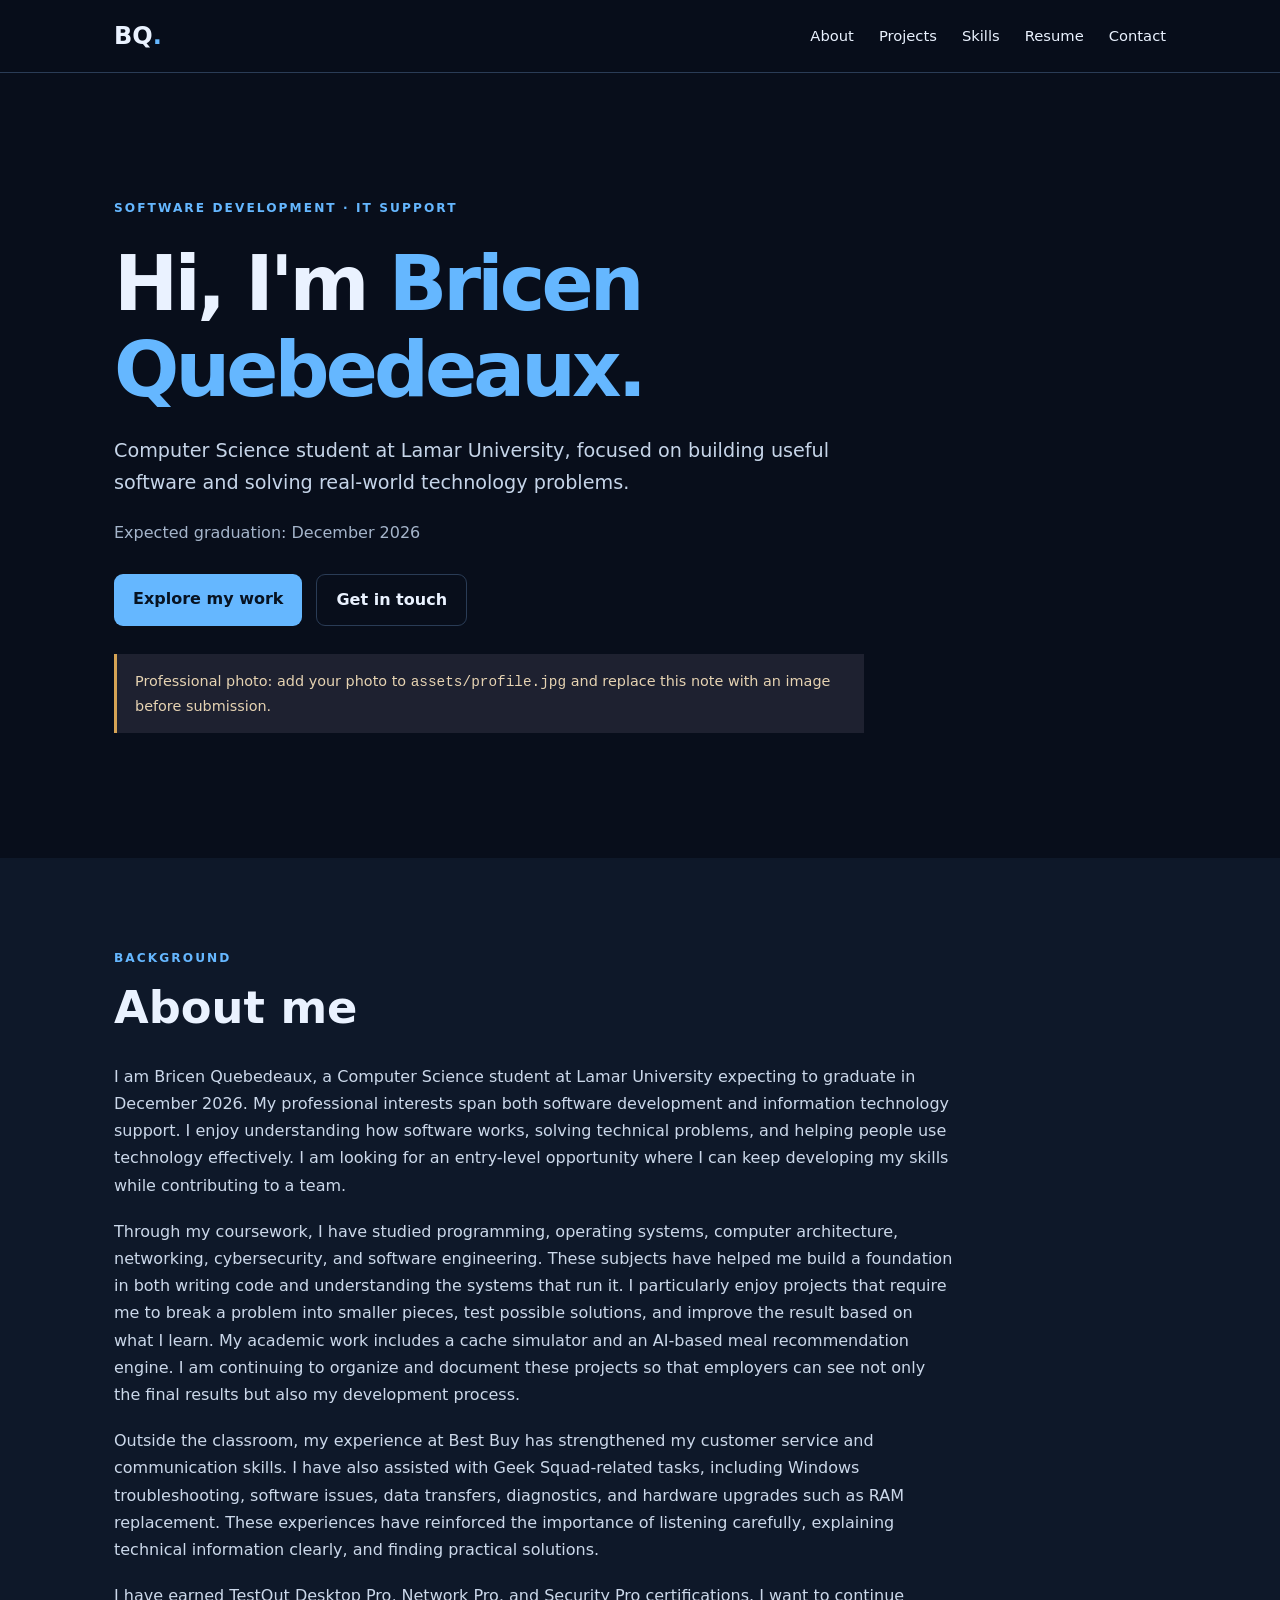
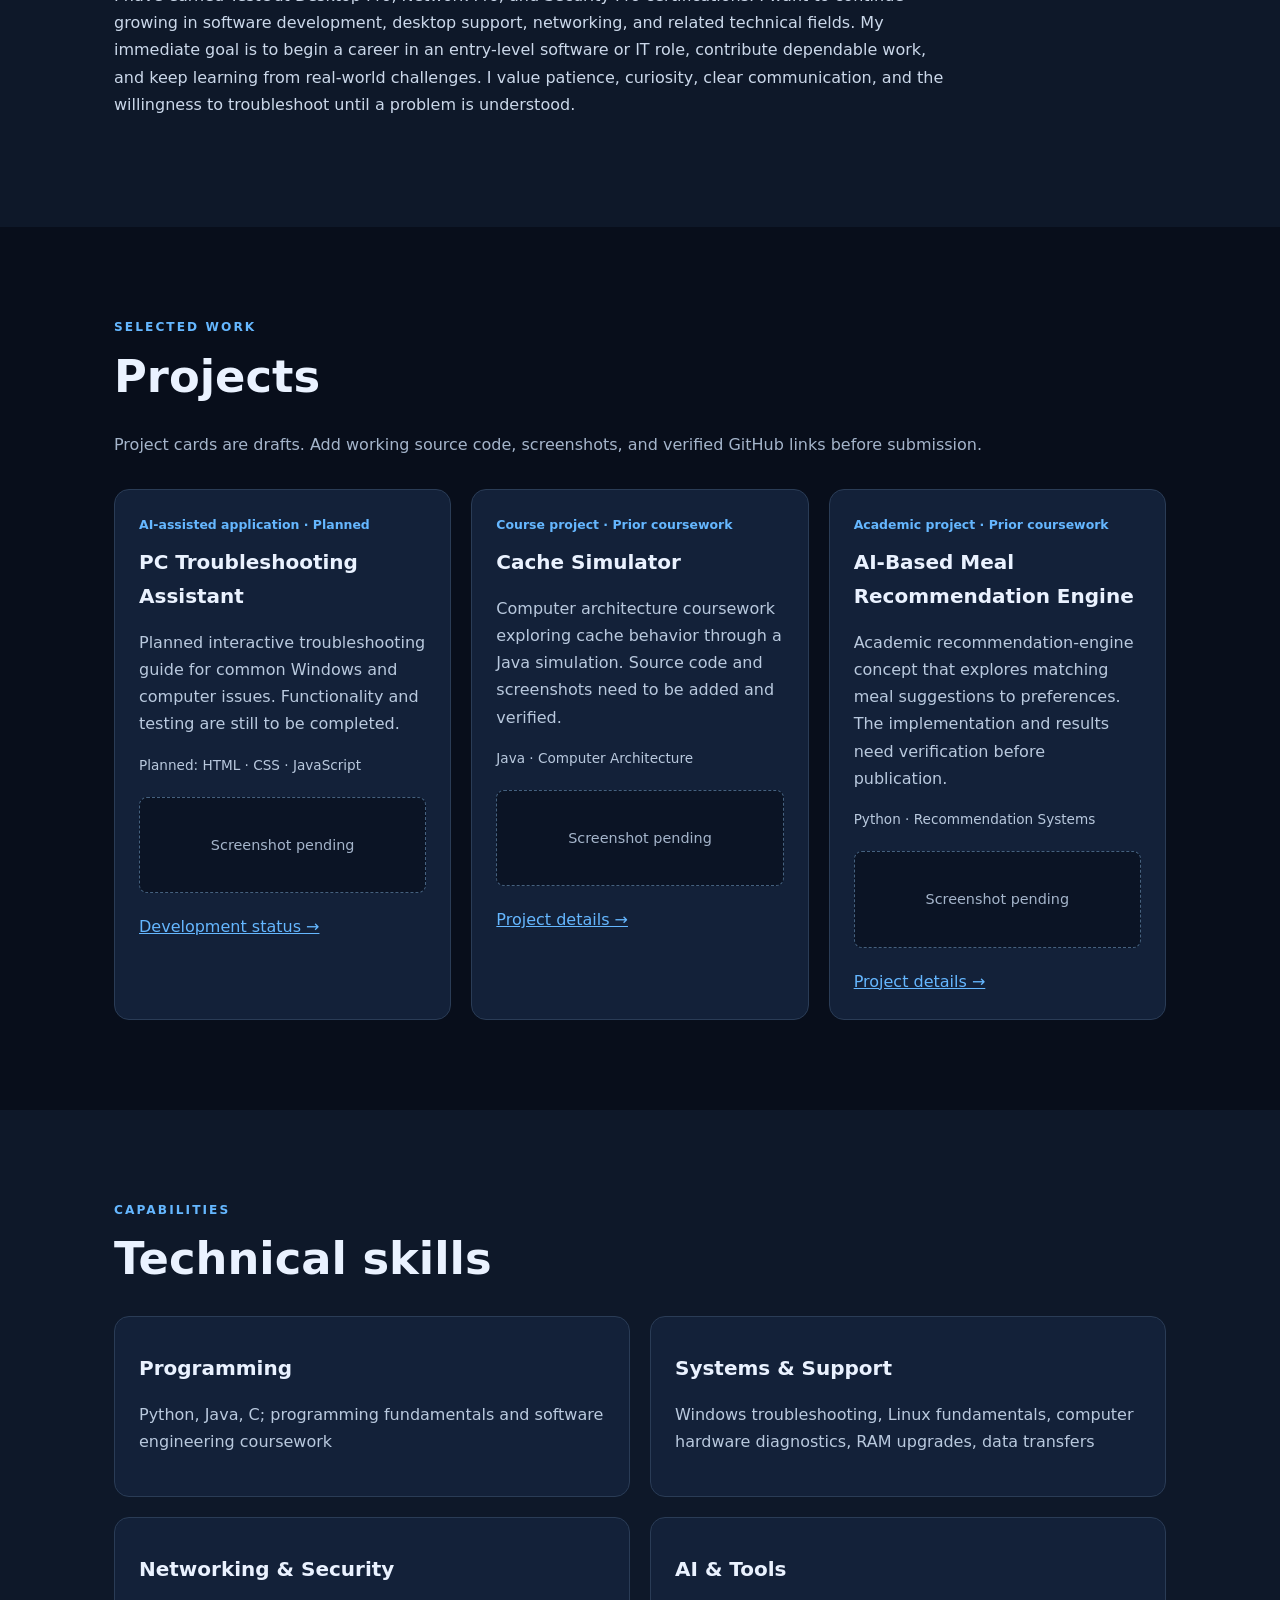
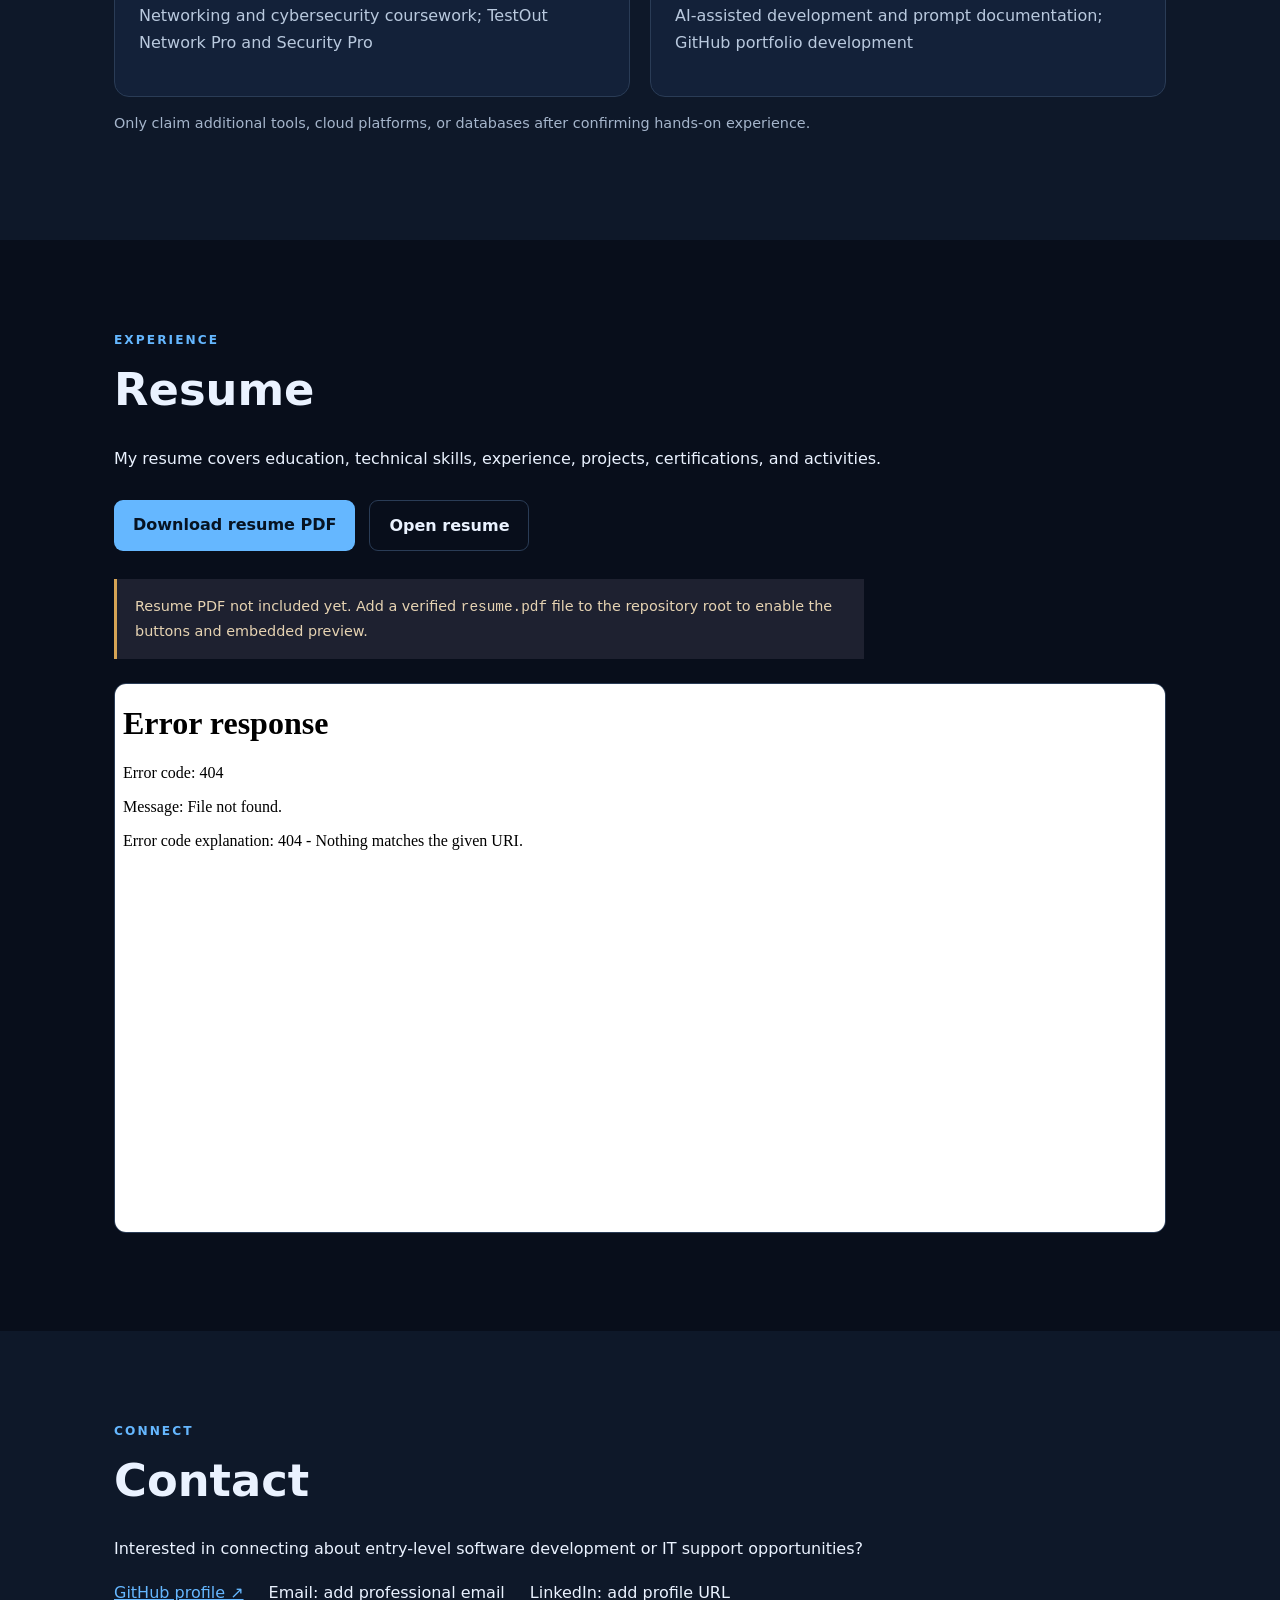
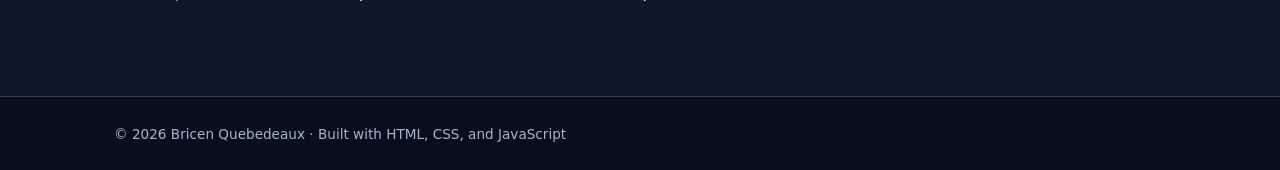
==== index.html @ 7ae566e5 "Add files via upload" ====
<!doctype html><html lang="en"><head><meta charset="utf-8"><meta name="viewport" content="width=device-width,initial-scale=1"><meta name="description" content="Bricen Quebedeaux — Computer Science, software development, and IT support portfolio."><title>Bricen Quebedeaux | Portfolio</title><link rel="stylesheet" href="style.css"></head><body><header class="header"><nav class="nav container" aria-label="Main navigation"><a class="brand" href="#home">BQ<span>.</span></a><button class="menu" aria-label="Toggle navigation" aria-expanded="false">☰</button><div class="navlinks"><a href="#about">About</a><a href="#projects">Projects</a><a href="#skills">Skills</a><a href="#resume">Resume</a><a href="#contact">Contact</a></div></nav></header><main><section id="home" class="hero container"><div class="eyebrow">SOFTWARE DEVELOPMENT · IT SUPPORT</div><h1>Hi, I'm <span>Bricen Quebedeaux.</span></h1><p class="lead">Computer Science student at Lamar University, focused on building useful software and solving real-world technology problems.</p><p class="muted">Expected graduation: December 2026</p><div class="actions"><a class="button" href="#projects">Explore my work</a><a class="button outline" href="#contact">Get in touch</a></div><div class="notice">Professional photo: add your photo to <code>assets/profile.jpg</code> and replace this note with an image before submission.</div></section><section id="about" class="section alt"><div class="container"><div class="eyebrow">BACKGROUND</div><h2>About me</h2><div class="about"><p>I am Bricen Quebedeaux, a Computer Science student at Lamar University expecting to graduate in December 2026. My professional interests span both software development and information technology support. I enjoy understanding how software works, solving technical problems, and helping people use technology effectively. I am looking for an entry-level opportunity where I can keep developing my skills while contributing to a team.</p><p>Through my coursework, I have studied programming, operating systems, computer architecture, networking, cybersecurity, and software engineering. These subjects have helped me build a foundation in both writing code and understanding the systems that run it. I particularly enjoy projects that require me to break a problem into smaller pieces, test possible solutions, and improve the result based on what I learn. My academic work includes a cache simulator and an AI-based meal recommendation engine. I am continuing to organize and document these projects so that employers can see not only the final results but also my development process.</p><p>Outside the classroom, my experience at Best Buy has strengthened my customer service and communication skills. I have also assisted with Geek Squad-related tasks, including Windows troubleshooting, software issues, data transfers, diagnostics, and hardware upgrades such as RAM replacement. These experiences have reinforced the importance of listening carefully, explaining technical information clearly, and finding practical solutions.</p><p>I have earned TestOut Desktop Pro, Network Pro, and Security Pro certifications. I want to continue growing in software development, desktop support, networking, and related technical fields. My immediate goal is to begin a career in an entry-level software or IT role, contribute dependable work, and keep learning from real-world challenges. I value patience, curiosity, clear communication, and the willingness to troubleshoot until a problem is understood.</p></div></div></section><section id="projects" class="section"><div class="container"><div class="eyebrow">SELECTED WORK</div><h2>Projects</h2><p class="muted">Project cards are drafts. Add working source code, screenshots, and verified GitHub links before submission.</p><div class="cards"><article class="card"><div class="tag">AI-assisted application · Planned</div><h3>PC Troubleshooting Assistant</h3><p>Planned interactive troubleshooting guide for common Windows and computer issues. Functionality and testing are still to be completed.</p><p class="tech">Planned: HTML · CSS · JavaScript</p><div class="placeholder">Screenshot pending</div><a href="projects/README.md">Development status →</a></article><article class="card"><div class="tag">Course project · Prior coursework</div><h3>Cache Simulator</h3><p>Computer architecture coursework exploring cache behavior through a Java simulation. Source code and screenshots need to be added and verified.</p><p class="tech">Java · Computer Architecture</p><div class="placeholder">Screenshot pending</div><a href="projects/README.md">Project details →</a></article><article class="card"><div class="tag">Academic project · Prior coursework</div><h3>AI-Based Meal Recommendation Engine</h3><p>Academic recommendation-engine concept that explores matching meal suggestions to preferences. The implementation and results need verification before publication.</p><p class="tech">Python · Recommendation Systems</p><div class="placeholder">Screenshot pending</div><a href="projects/README.md">Project details →</a></article></div></div></section><section id="skills" class="section alt"><div class="container"><div class="eyebrow">CAPABILITIES</div><h2>Technical skills</h2><div class="cards skills"><article class="card"><h3>Programming</h3><p>Python, Java, C; programming fundamentals and software engineering coursework</p></article><article class="card"><h3>Systems & Support</h3><p>Windows troubleshooting, Linux fundamentals, computer hardware diagnostics, RAM upgrades, data transfers</p></article><article class="card"><h3>Networking & Security</h3><p>Networking and cybersecurity coursework; TestOut Network Pro and Security Pro</p></article><article class="card"><h3>AI & Tools</h3><p>AI-assisted development and prompt documentation; GitHub portfolio development</p></article></div><p class="muted small">Only claim additional tools, cloud platforms, or databases after confirming hands-on experience.</p></div></section><section id="resume" class="section"><div class="container"><div class="eyebrow">EXPERIENCE</div><h2>Resume</h2><p>My resume covers education, technical skills, experience, projects, certifications, and activities.</p><div class="actions"><a class="button" href="resume.pdf" download>Download resume PDF</a><a class="button outline" href="resume.pdf" target="_blank" rel="noopener">Open resume</a></div><div class="notice">Resume PDF not included yet. Add a verified <code>resume.pdf</code> file to the repository root to enable the buttons and embedded preview.</div><iframe title="Embedded resume preview" src="resume.pdf" class="resume-frame"></iframe></div></section><section id="contact" class="section alt"><div class="container"><div class="eyebrow">CONNECT</div><h2>Contact</h2><p>Interested in connecting about entry-level software development or IT support opportunities?</p><div class="contact-links"><a href="https://github.com/bricenq-art" target="_blank" rel="noopener noreferrer">GitHub profile ↗</a><span>Email: add professional email</span><span>LinkedIn: add profile URL</span></div></div></section></main><footer><div class="container">© <span id="year"></span> Bricen Quebedeaux · Built with HTML, CSS, and JavaScript</div></footer><script src="script.js"></script></body></html>
---- style.css ----
:root{color-scheme:dark;--bg:#080e1b;--alt:#0e1829;--card:#132139;--text:#eaf2ff;--muted:#a5b5cb;--accent:#65b7ff;--border:#2a3c56}*{box-sizing:border-box}html{scroll-behavior:smooth}body{margin:0;font:16px/1.7 system-ui,-apple-system,Segoe UI,sans-serif;background:var(--bg);color:var(--text)}a{color:var(--accent)}.container{max-width:1100px;margin:auto;padding:0 24px}.header{position:sticky;top:0;background:#080e1bf2;border-bottom:1px solid var(--border);z-index:5;backdrop-filter:blur(12px)}.nav{min-height:72px;display:flex;align-items:center;justify-content:space-between}.brand{font-size:1.5rem;font-weight:850;color:var(--text);text-decoration:none}.brand span,h1 span{color:var(--accent)}.navlinks{display:flex;gap:25px}.navlinks a{text-decoration:none;color:var(--text);font-size:.92rem}.navlinks a:hover{color:var(--accent)}.menu{display:none;background:none;border:1px solid var(--border);color:var(--text);border-radius:7px;padding:7px 12px}.hero{padding-top:125px;padding-bottom:125px}.eyebrow{font-size:.76rem;font-weight:750;letter-spacing:.17em;color:var(--accent);text-transform:uppercase}h1{font-size:clamp(2.6rem,6vw,5rem);line-height:1.12;letter-spacing:-.05em;max-width:880px;margin:22px 0}h2{font-size:clamp(2rem,4vw,2.8rem);line-height:1.2;margin:12px 0 28px}h3{font-size:1.25rem;margin:10px 0}.lead{font-size:1.2rem;max-width:730px;color:#c6d5e9}.muted{color:var(--muted)}.small{font-size:.9rem}.actions{display:flex;flex-wrap:wrap;gap:14px;margin:28px 0}.button{display:inline-block;background:var(--accent);color:#071322;padding:11px 19px;border-radius:9px;text-decoration:none;font-weight:750}.button.outline{background:transparent;color:var(--text);border:1px solid var(--border)}.section{padding:90px 0;scroll-margin-top:70px}.alt{background:var(--alt)}.about{max-width:840px;color:#cbd8ea}.about p{margin:0 0 19px}.cards{display:grid;grid-template-columns:repeat(3,minmax(0,1fr));gap:20px;margin-top:30px}.card{background:var(--card);border:1px solid var(--border);border-radius:15px;padding:24px}.card p{color:#b9c9de}.tag{font-size:.78rem;color:var(--accent);font-weight:700}.tech{font-size:.85rem}.placeholder{background:#0b1425;border:1px dashed #45617f;border-radius:8px;text-align:center;padding:35px 12px;margin:20px 0;color:var(--muted);font-size:.9rem}.skills{grid-template-columns:repeat(2,minmax(0,1fr))}.notice{margin-top:25px;border-left:3px solid #d6a455;background:#1e2130;padding:15px 18px;color:#e6d3b2;max-width:750px;font-size:.9rem}.resume-frame{width:100%;height:550px;margin-top:24px;border:1px solid var(--border);border-radius:12px;background:#101b2d}.contact-links{display:flex;flex-wrap:wrap;gap:25px}footer{padding:26px 0;color:var(--muted);border-top:1px solid var(--border);font-size:.85rem}@media(max-width:750px){.menu{display:block}.navlinks{display:none;position:absolute;top:72px;left:0;right:0;padding:18px 24px;background:var(--alt);border-bottom:1px solid var(--border);flex-direction:column}.navlinks.open{display:flex}.cards,.skills{grid-template-columns:1fr}.hero{padding-top:80px;padding-bottom:85px}.section{padding:65px 0}.contact-links{flex-direction:column;gap:12px}}
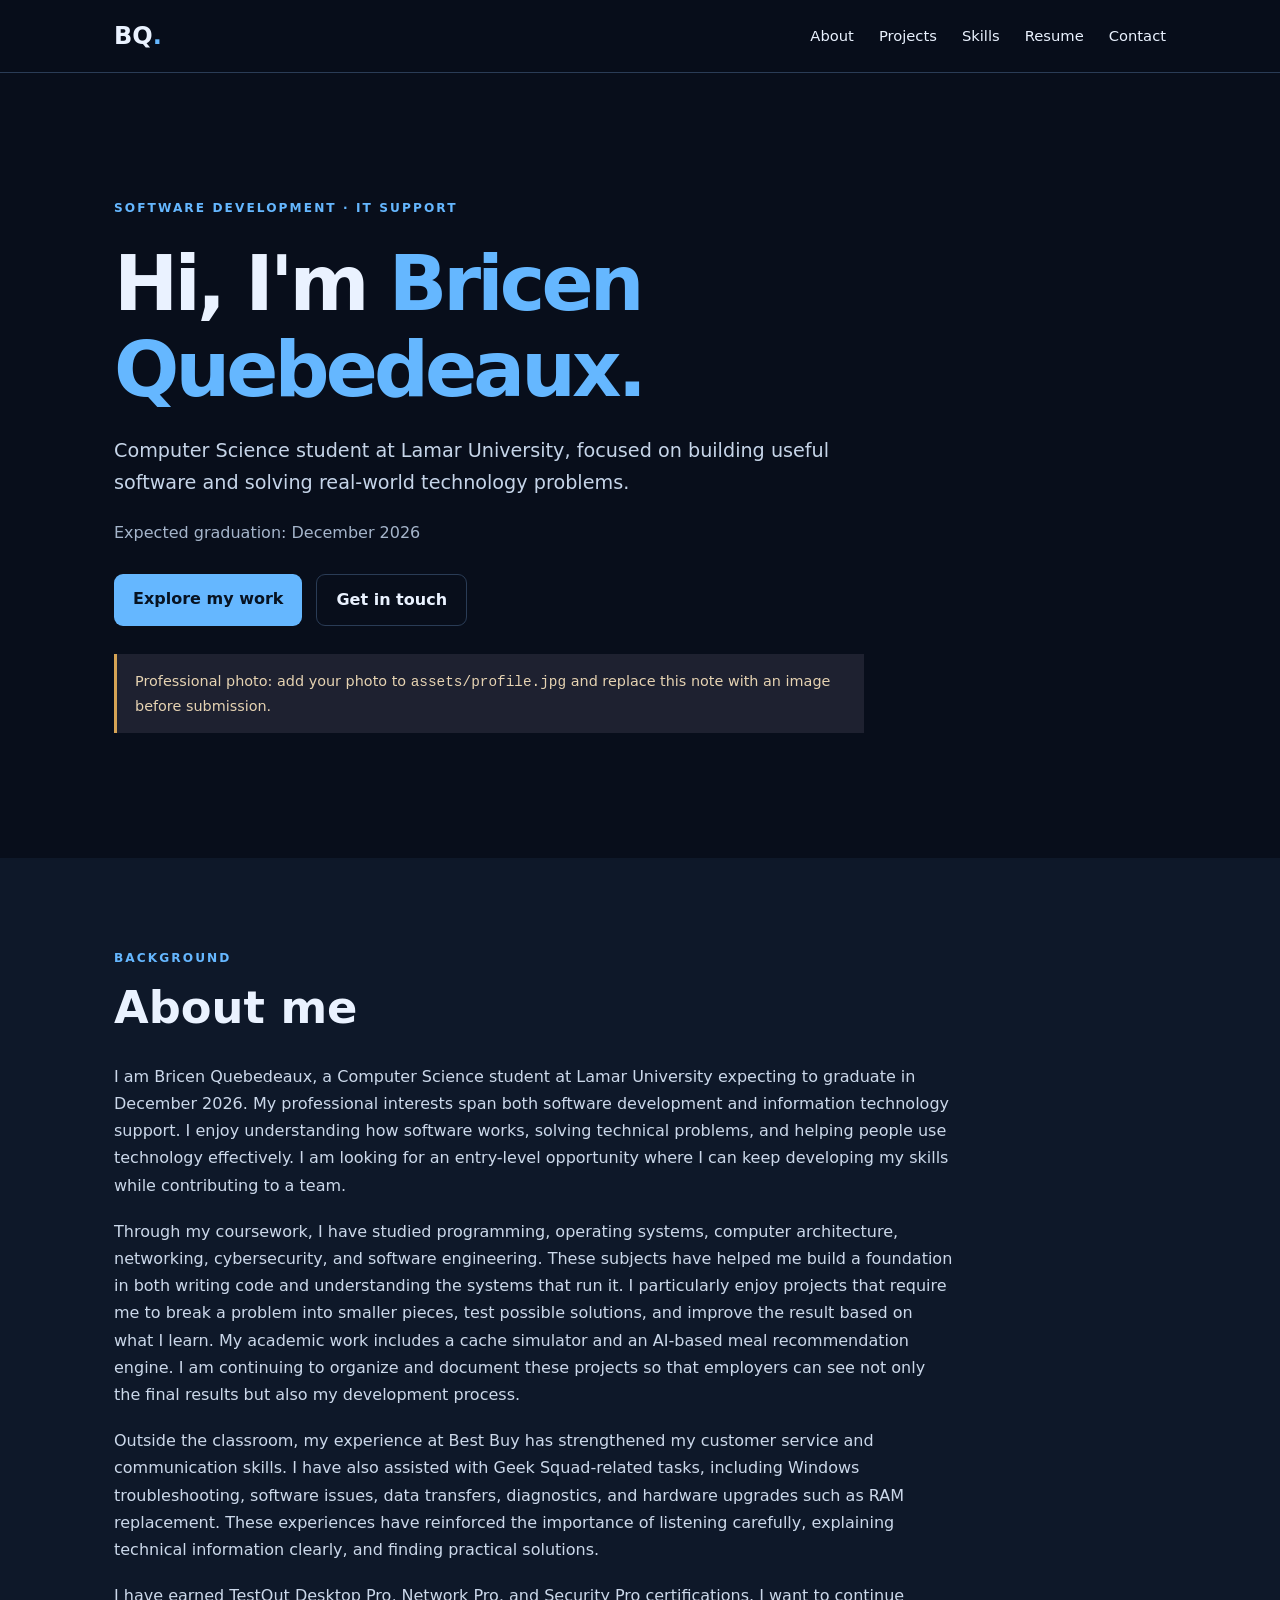
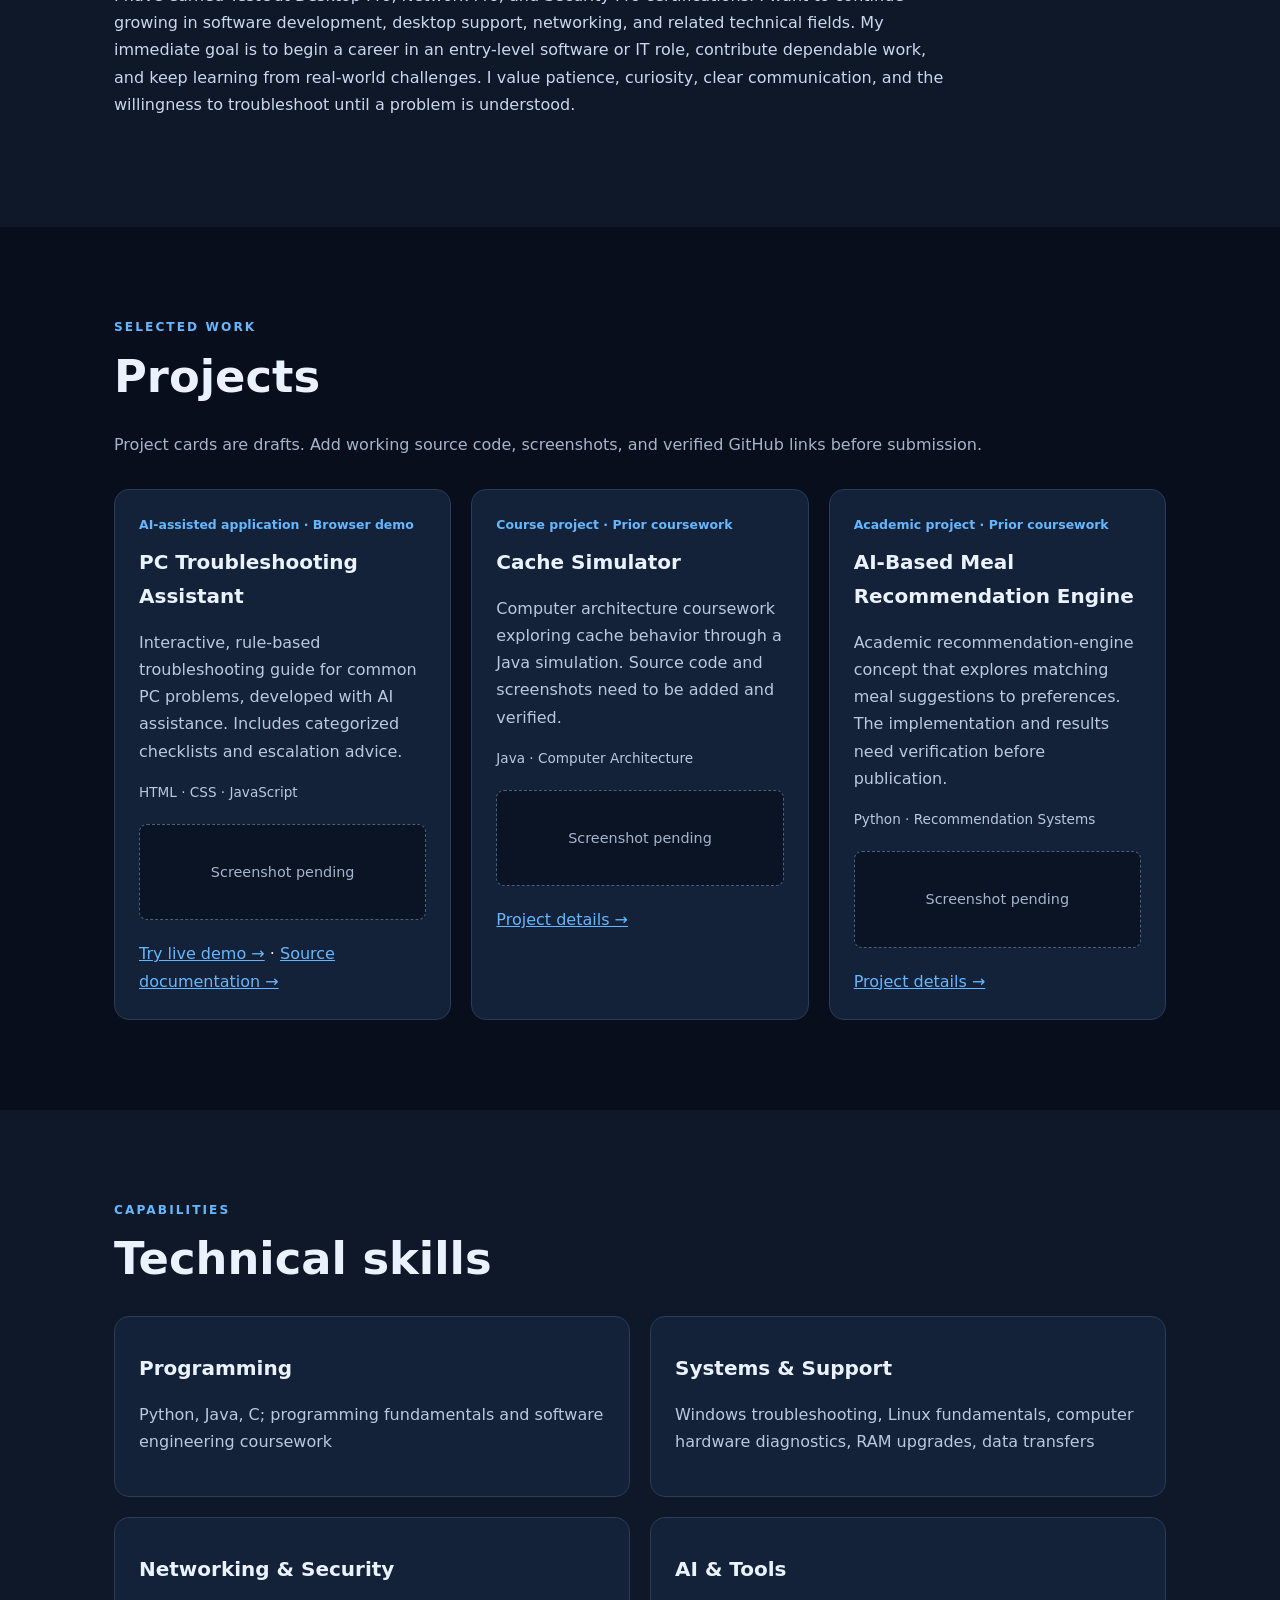
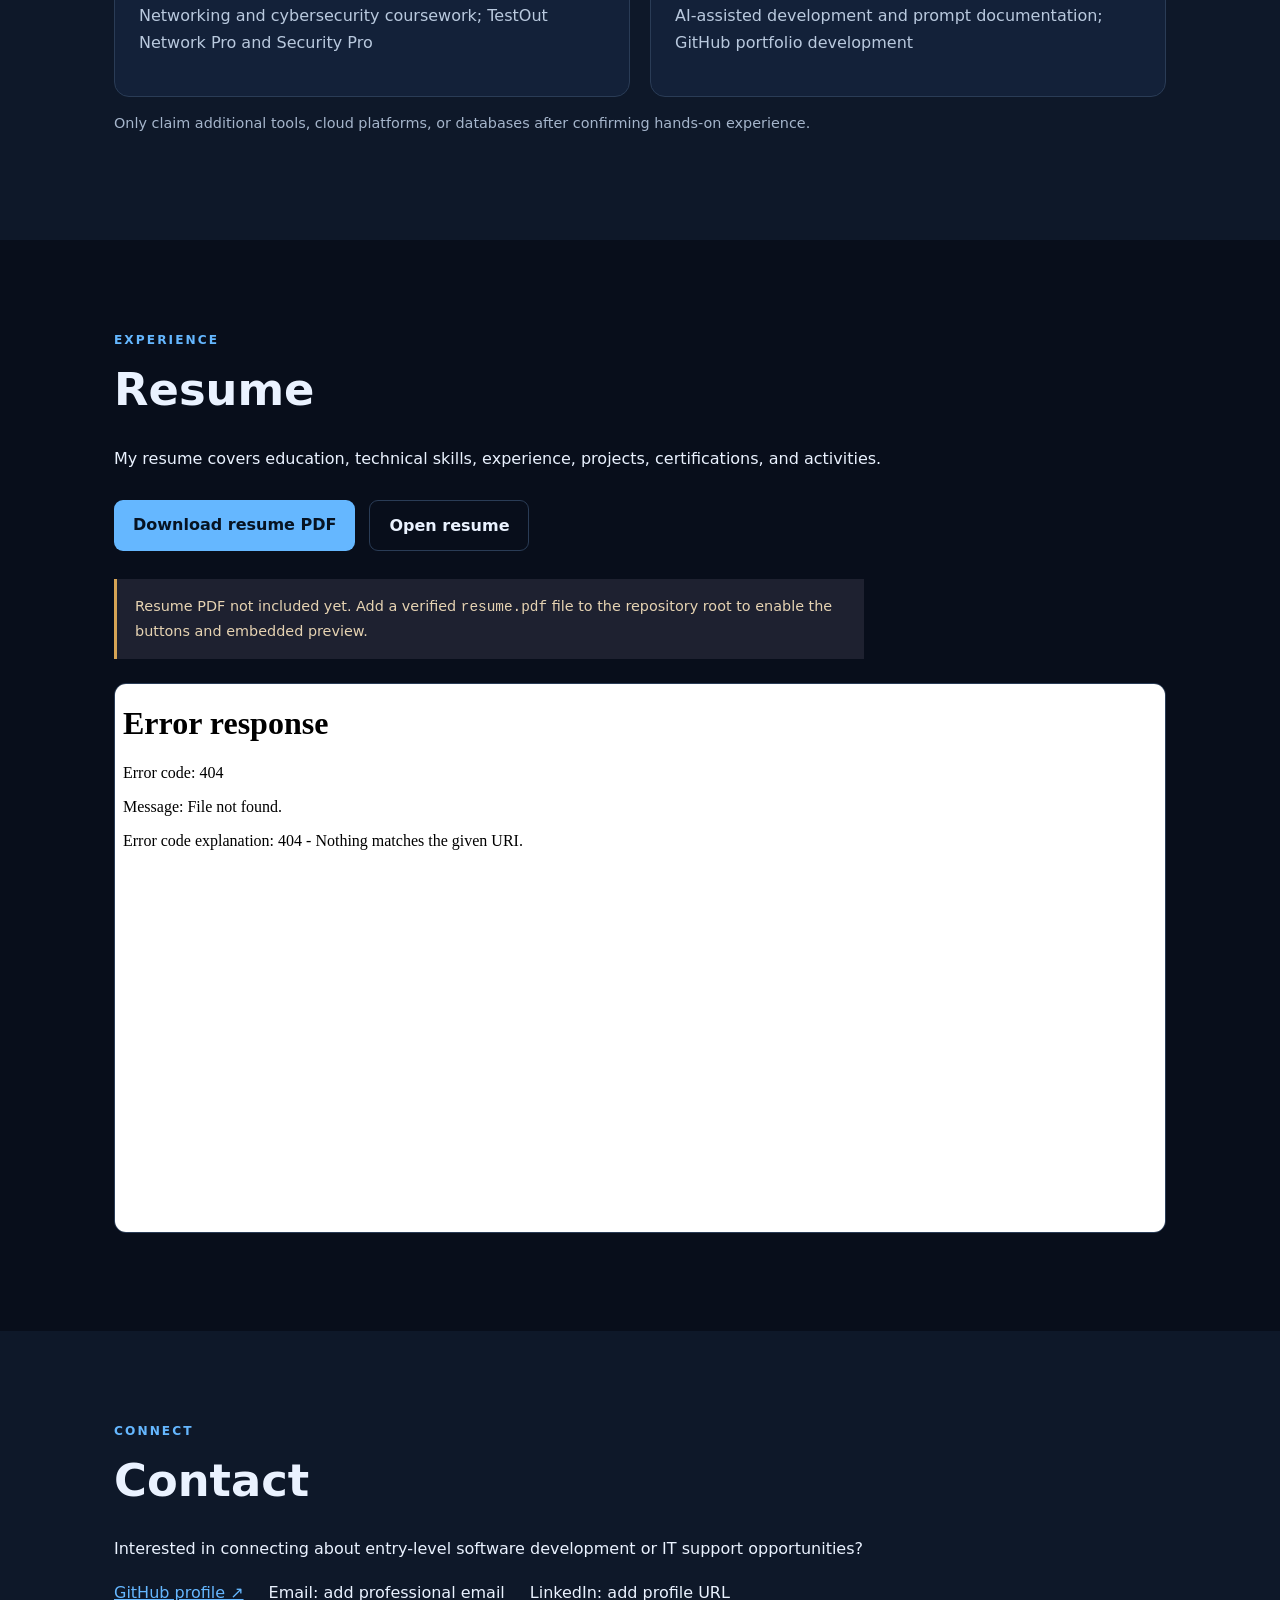
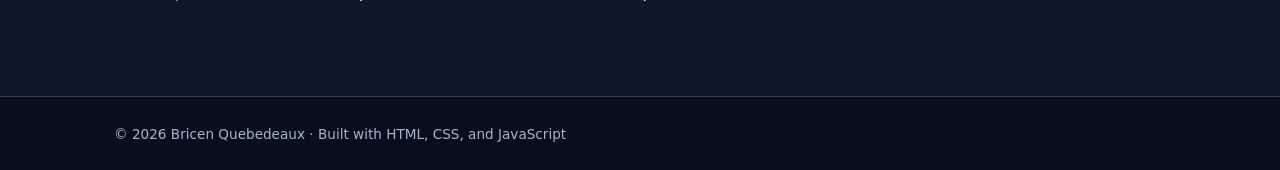
==== commit 9eb3bb31: "Add files via upload" ====
--- a/index.html
+++ b/index.html
@@ -1 +1 @@
-<!doctype html><html lang="en"><head><meta charset="utf-8"><meta name="viewport" content="width=device-width,initial-scale=1"><meta name="description" content="Bricen Quebedeaux — Computer Science, software development, and IT support portfolio."><title>Bricen Quebedeaux | Portfolio</title><link rel="stylesheet" href="style.css"></head><body><header class="header"><nav class="nav container" aria-label="Main navigation"><a class="brand" href="#home">BQ<span>.</span></a><button class="menu" aria-label="Toggle navigation" aria-expanded="false">☰</button><div class="navlinks"><a href="#about">About</a><a href="#projects">Projects</a><a href="#skills">Skills</a><a href="#resume">Resume</a><a href="#contact">Contact</a></div></nav></header><main><section id="home" class="hero container"><div class="eyebrow">SOFTWARE DEVELOPMENT · IT SUPPORT</div><h1>Hi, I'm <span>Bricen Quebedeaux.</span></h1><p class="lead">Computer Science student at Lamar University, focused on building useful software and solving real-world technology problems.</p><p class="muted">Expected graduation: December 2026</p><div class="actions"><a class="button" href="#projects">Explore my work</a><a class="button outline" href="#contact">Get in touch</a></div><div class="notice">Professional photo: add your photo to <code>assets/profile.jpg</code> and replace this note with an image before submission.</div></section><section id="about" class="section alt"><div class="container"><div class="eyebrow">BACKGROUND</div><h2>About me</h2><div class="about"><p>I am Bricen Quebedeaux, a Computer Science student at Lamar University expecting to graduate in December 2026. My professional interests span both software development and information technology support. I enjoy understanding how software works, solving technical problems, and helping people use technology effectively. I am looking for an entry-level opportunity where I can keep developing my skills while contributing to a team.</p><p>Through my coursework, I have studied programming, operating systems, computer architecture, networking, cybersecurity, and software engineering. These subjects have helped me build a foundation in both writing code and understanding the systems that run it. I particularly enjoy projects that require me to break a problem into smaller pieces, test possible solutions, and improve the result based on what I learn. My academic work includes a cache simulator and an AI-based meal recommendation engine. I am continuing to organize and document these projects so that employers can see not only the final results but also my development process.</p><p>Outside the classroom, my experience at Best Buy has strengthened my customer service and communication skills. I have also assisted with Geek Squad-related tasks, including Windows troubleshooting, software issues, data transfers, diagnostics, and hardware upgrades such as RAM replacement. These experiences have reinforced the importance of listening carefully, explaining technical information clearly, and finding practical solutions.</p><p>I have earned TestOut Desktop Pro, Network Pro, and Security Pro certifications. I want to continue growing in software development, desktop support, networking, and related technical fields. My immediate goal is to begin a career in an entry-level software or IT role, contribute dependable work, and keep learning from real-world challenges. I value patience, curiosity, clear communication, and the willingness to troubleshoot until a problem is understood.</p></div></div></section><section id="projects" class="section"><div class="container"><div class="eyebrow">SELECTED WORK</div><h2>Projects</h2><p class="muted">Project cards are drafts. Add working source code, screenshots, and verified GitHub links before submission.</p><div class="cards"><article class="card"><div class="tag">AI-assisted application · Planned</div><h3>PC Troubleshooting Assistant</h3><p>Planned interactive troubleshooting guide for common Windows and computer issues. Functionality and testing are still to be completed.</p><p class="tech">Planned: HTML · CSS · JavaScript</p><div class="placeholder">Screenshot pending</div><a href="projects/README.md">Development status →</a></article><article class="card"><div class="tag">Course project · Prior coursework</div><h3>Cache Simulator</h3><p>Computer architecture coursework exploring cache behavior through a Java simulation. Source code and screenshots need to be added and verified.</p><p class="tech">Java · Computer Architecture</p><div class="placeholder">Screenshot pending</div><a href="projects/README.md">Project details →</a></article><article class="card"><div class="tag">Academic project · Prior coursework</div><h3>AI-Based Meal Recommendation Engine</h3><p>Academic recommendation-engine concept that explores matching meal suggestions to preferences. The implementation and results need verification before publication.</p><p class="tech">Python · Recommendation Systems</p><div class="placeholder">Screenshot pending</div><a href="projects/README.md">Project details →</a></article></div></div></section><section id="skills" class="section alt"><div class="container"><div class="eyebrow">CAPABILITIES</div><h2>Technical skills</h2><div class="cards skills"><article class="card"><h3>Programming</h3><p>Python, Java, C; programming fundamentals and software engineering coursework</p></article><article class="card"><h3>Systems & Support</h3><p>Windows troubleshooting, Linux fundamentals, computer hardware diagnostics, RAM upgrades, data transfers</p></article><article class="card"><h3>Networking & Security</h3><p>Networking and cybersecurity coursework; TestOut Network Pro and Security Pro</p></article><article class="card"><h3>AI & Tools</h3><p>AI-assisted development and prompt documentation; GitHub portfolio development</p></article></div><p class="muted small">Only claim additional tools, cloud platforms, or databases after confirming hands-on experience.</p></div></section><section id="resume" class="section"><div class="container"><div class="eyebrow">EXPERIENCE</div><h2>Resume</h2><p>My resume covers education, technical skills, experience, projects, certifications, and activities.</p><div class="actions"><a class="button" href="resume.pdf" download>Download resume PDF</a><a class="button outline" href="resume.pdf" target="_blank" rel="noopener">Open resume</a></div><div class="notice">Resume PDF not included yet. Add a verified <code>resume.pdf</code> file to the repository root to enable the buttons and embedded preview.</div><iframe title="Embedded resume preview" src="resume.pdf" class="resume-frame"></iframe></div></section><section id="contact" class="section alt"><div class="container"><div class="eyebrow">CONNECT</div><h2>Contact</h2><p>Interested in connecting about entry-level software development or IT support opportunities?</p><div class="contact-links"><a href="https://github.com/bricenq-art" target="_blank" rel="noopener noreferrer">GitHub profile ↗</a><span>Email: add professional email</span><span>LinkedIn: add profile URL</span></div></div></section></main><footer><div class="container">© <span id="year"></span> Bricen Quebedeaux · Built with HTML, CSS, and JavaScript</div></footer><script src="script.js"></script></body></html>+<!doctype html><html lang="en"><head><meta charset="utf-8"><meta name="viewport" content="width=device-width,initial-scale=1"><meta name="description" content="Bricen Quebedeaux — Computer Science, software development, and IT support portfolio."><title>Bricen Quebedeaux | Portfolio</title><link rel="stylesheet" href="style.css"></head><body><header class="header"><nav class="nav container" aria-label="Main navigation"><a class="brand" href="#home">BQ<span>.</span></a><button class="menu" aria-label="Toggle navigation" aria-expanded="false">☰</button><div class="navlinks"><a href="#about">About</a><a href="#projects">Projects</a><a href="#skills">Skills</a><a href="#resume">Resume</a><a href="#contact">Contact</a></div></nav></header><main><section id="home" class="hero container"><div class="eyebrow">SOFTWARE DEVELOPMENT · IT SUPPORT</div><h1>Hi, I'm <span>Bricen Quebedeaux.</span></h1><p class="lead">Computer Science student at Lamar University, focused on building useful software and solving real-world technology problems.</p><p class="muted">Expected graduation: December 2026</p><div class="actions"><a class="button" href="#projects">Explore my work</a><a class="button outline" href="#contact">Get in touch</a></div><div class="notice">Professional photo: add your photo to <code>assets/profile.jpg</code> and replace this note with an image before submission.</div></section><section id="about" class="section alt"><div class="container"><div class="eyebrow">BACKGROUND</div><h2>About me</h2><div class="about"><p>I am Bricen Quebedeaux, a Computer Science student at Lamar University expecting to graduate in December 2026. My professional interests span both software development and information technology support. I enjoy understanding how software works, solving technical problems, and helping people use technology effectively. I am looking for an entry-level opportunity where I can keep developing my skills while contributing to a team.</p><p>Through my coursework, I have studied programming, operating systems, computer architecture, networking, cybersecurity, and software engineering. These subjects have helped me build a foundation in both writing code and understanding the systems that run it. I particularly enjoy projects that require me to break a problem into smaller pieces, test possible solutions, and improve the result based on what I learn. My academic work includes a cache simulator and an AI-based meal recommendation engine. I am continuing to organize and document these projects so that employers can see not only the final results but also my development process.</p><p>Outside the classroom, my experience at Best Buy has strengthened my customer service and communication skills. I have also assisted with Geek Squad-related tasks, including Windows troubleshooting, software issues, data transfers, diagnostics, and hardware upgrades such as RAM replacement. These experiences have reinforced the importance of listening carefully, explaining technical information clearly, and finding practical solutions.</p><p>I have earned TestOut Desktop Pro, Network Pro, and Security Pro certifications. I want to continue growing in software development, desktop support, networking, and related technical fields. My immediate goal is to begin a career in an entry-level software or IT role, contribute dependable work, and keep learning from real-world challenges. I value patience, curiosity, clear communication, and the willingness to troubleshoot until a problem is understood.</p></div></div></section><section id="projects" class="section"><div class="container"><div class="eyebrow">SELECTED WORK</div><h2>Projects</h2><p class="muted">Project cards are drafts. Add working source code, screenshots, and verified GitHub links before submission.</p><div class="cards"><article class="card"><div class="tag">AI-assisted application · Browser demo</div><h3>PC Troubleshooting Assistant</h3><p>Interactive, rule-based troubleshooting guide for common PC problems, developed with AI assistance. Includes categorized checklists and escalation advice.</p><p class="tech">HTML · CSS · JavaScript</p><div class="placeholder">Screenshot pending</div><a href="projects/pc-troubleshooting-assistant/">Try live demo →</a> · <a href="projects/pc-troubleshooting-assistant/README.md">Source documentation →</a></article><article class="card"><div class="tag">Course project · Prior coursework</div><h3>Cache Simulator</h3><p>Computer architecture coursework exploring cache behavior through a Java simulation. Source code and screenshots need to be added and verified.</p><p class="tech">Java · Computer Architecture</p><div class="placeholder">Screenshot pending</div><a href="projects/README.md">Project details →</a></article><article class="card"><div class="tag">Academic project · Prior coursework</div><h3>AI-Based Meal Recommendation Engine</h3><p>Academic recommendation-engine concept that explores matching meal suggestions to preferences. The implementation and results need verification before publication.</p><p class="tech">Python · Recommendation Systems</p><div class="placeholder">Screenshot pending</div><a href="projects/README.md">Project details →</a></article></div></div></section><section id="skills" class="section alt"><div class="container"><div class="eyebrow">CAPABILITIES</div><h2>Technical skills</h2><div class="cards skills"><article class="card"><h3>Programming</h3><p>Python, Java, C; programming fundamentals and software engineering coursework</p></article><article class="card"><h3>Systems & Support</h3><p>Windows troubleshooting, Linux fundamentals, computer hardware diagnostics, RAM upgrades, data transfers</p></article><article class="card"><h3>Networking & Security</h3><p>Networking and cybersecurity coursework; TestOut Network Pro and Security Pro</p></article><article class="card"><h3>AI & Tools</h3><p>AI-assisted development and prompt documentation; GitHub portfolio development</p></article></div><p class="muted small">Only claim additional tools, cloud platforms, or databases after confirming hands-on experience.</p></div></section><section id="resume" class="section"><div class="container"><div class="eyebrow">EXPERIENCE</div><h2>Resume</h2><p>My resume covers education, technical skills, experience, projects, certifications, and activities.</p><div class="actions"><a class="button" href="resume.pdf" download>Download resume PDF</a><a class="button outline" href="resume.pdf" target="_blank" rel="noopener">Open resume</a></div><div class="notice">Resume PDF not included yet. Add a verified <code>resume.pdf</code> file to the repository root to enable the buttons and embedded preview.</div><iframe title="Embedded resume preview" src="resume.pdf" class="resume-frame"></iframe></div></section><section id="contact" class="section alt"><div class="container"><div class="eyebrow">CONNECT</div><h2>Contact</h2><p>Interested in connecting about entry-level software development or IT support opportunities?</p><div class="contact-links"><a href="https://github.com/bricenq-art" target="_blank" rel="noopener noreferrer">GitHub profile ↗</a><span>Email: add professional email</span><span>LinkedIn: add profile URL</span></div></div></section></main><footer><div class="container">© <span id="year"></span> Bricen Quebedeaux · Built with HTML, CSS, and JavaScript</div></footer><script src="script.js"></script></body></html>
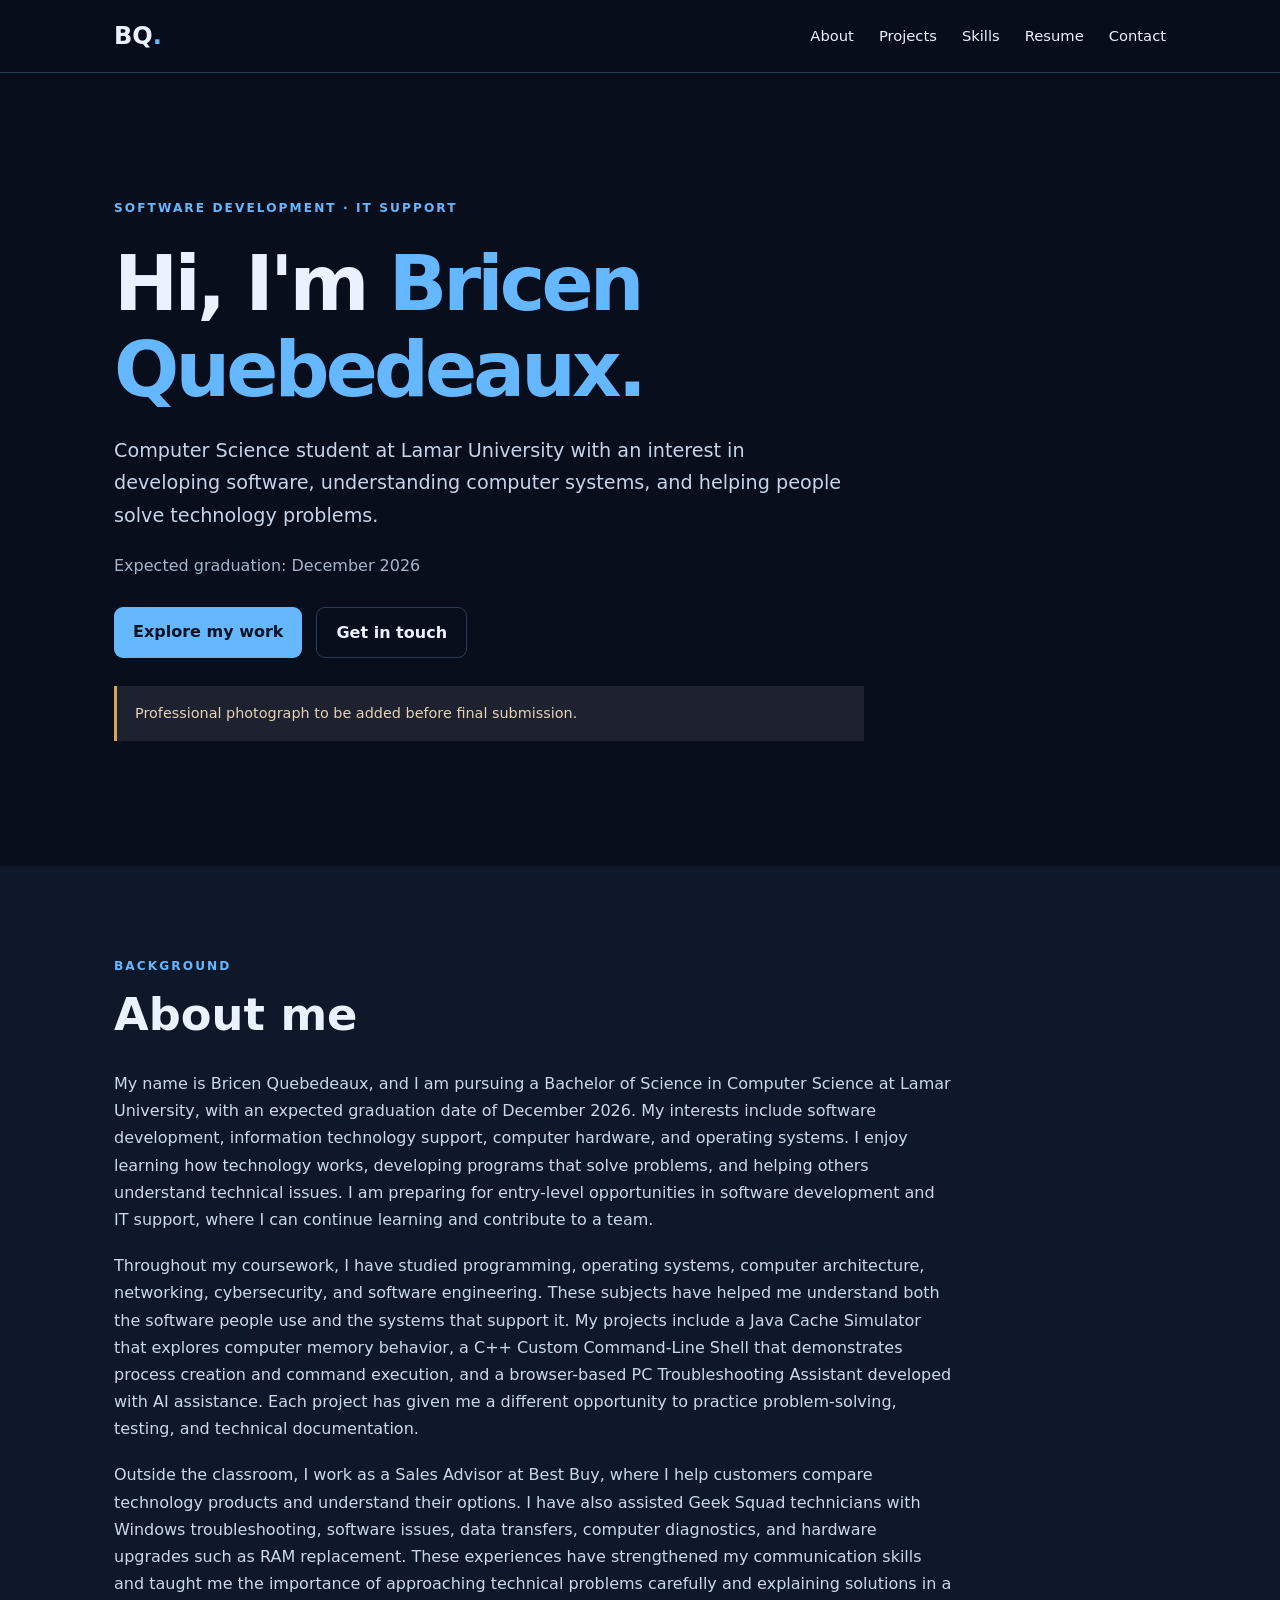
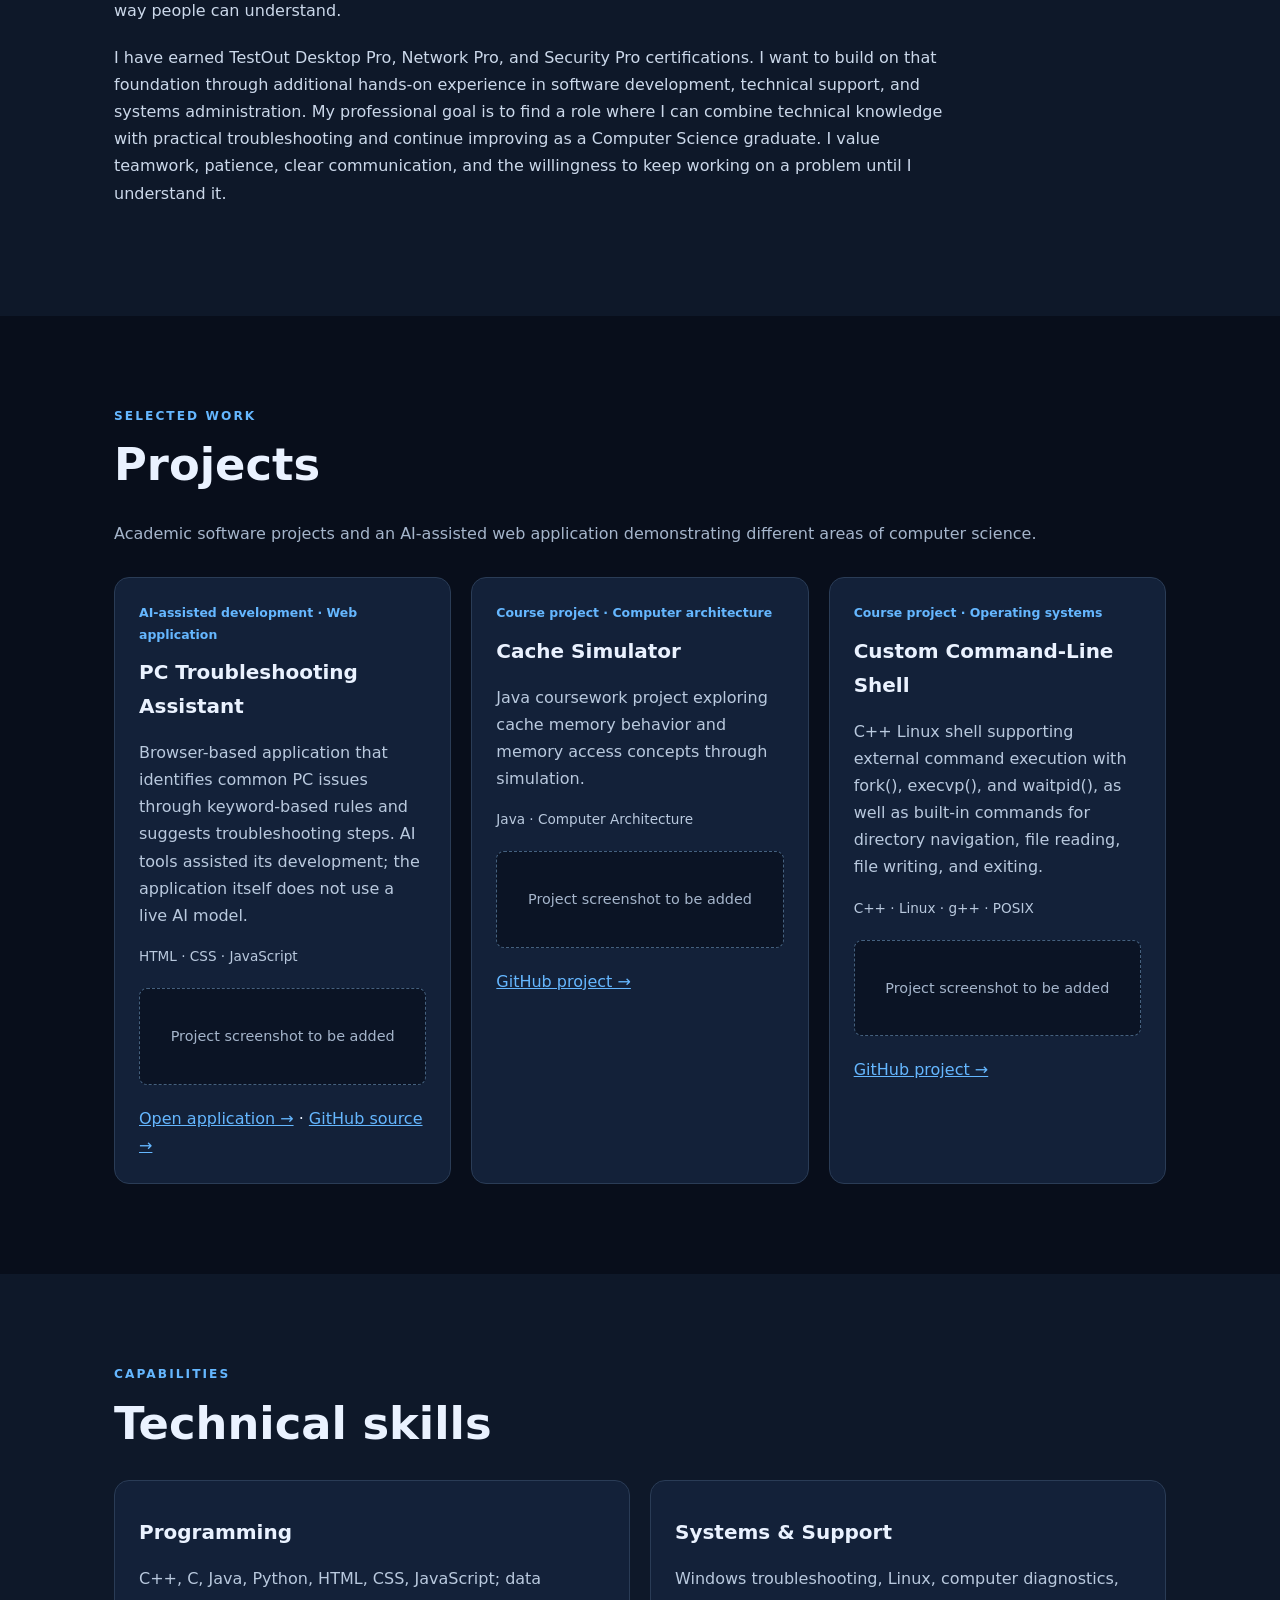
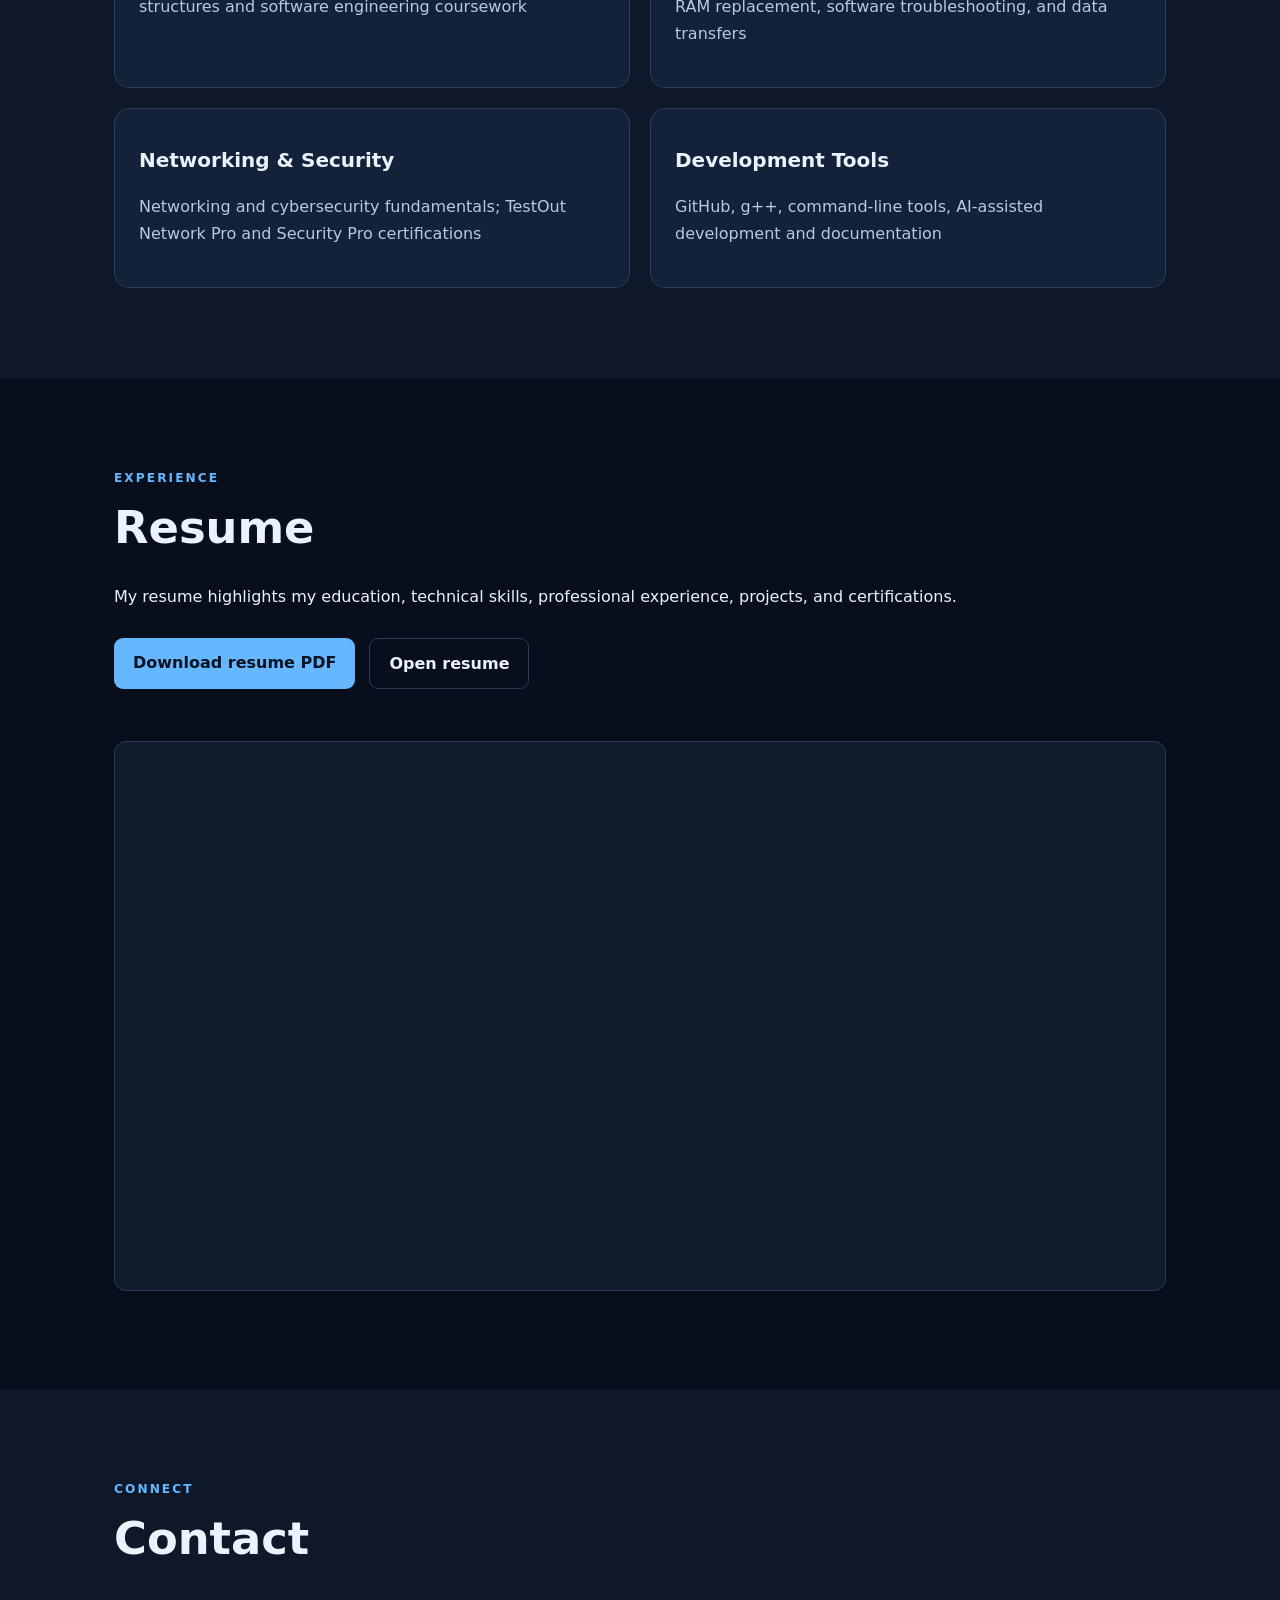
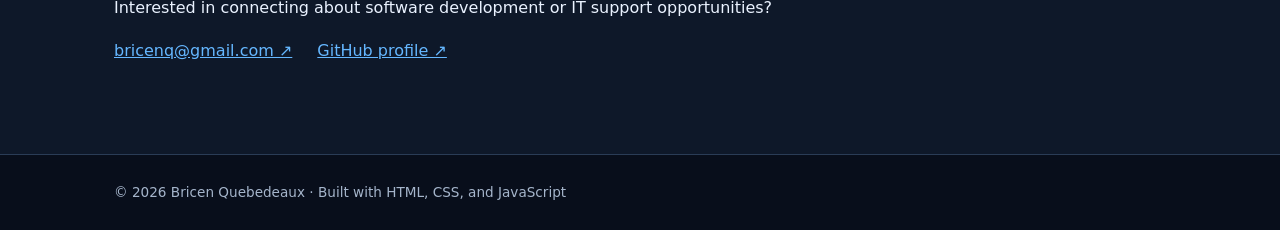
==== commit 8df75a31: "Add files via upload" ====
--- a/index.html
+++ b/index.html
@@ -1 +1,105 @@
-<!doctype html><html lang="en"><head><meta charset="utf-8"><meta name="viewport" content="width=device-width,initial-scale=1"><meta name="description" content="Bricen Quebedeaux — Computer Science, software development, and IT support portfolio."><title>Bricen Quebedeaux | Portfolio</title><link rel="stylesheet" href="style.css"></head><body><header class="header"><nav class="nav container" aria-label="Main navigation"><a class="brand" href="#home">BQ<span>.</span></a><button class="menu" aria-label="Toggle navigation" aria-expanded="false">☰</button><div class="navlinks"><a href="#about">About</a><a href="#projects">Projects</a><a href="#skills">Skills</a><a href="#resume">Resume</a><a href="#contact">Contact</a></div></nav></header><main><section id="home" class="hero container"><div class="eyebrow">SOFTWARE DEVELOPMENT · IT SUPPORT</div><h1>Hi, I'm <span>Bricen Quebedeaux.</span></h1><p class="lead">Computer Science student at Lamar University, focused on building useful software and solving real-world technology problems.</p><p class="muted">Expected graduation: December 2026</p><div class="actions"><a class="button" href="#projects">Explore my work</a><a class="button outline" href="#contact">Get in touch</a></div><div class="notice">Professional photo: add your photo to <code>assets/profile.jpg</code> and replace this note with an image before submission.</div></section><section id="about" class="section alt"><div class="container"><div class="eyebrow">BACKGROUND</div><h2>About me</h2><div class="about"><p>I am Bricen Quebedeaux, a Computer Science student at Lamar University expecting to graduate in December 2026. My professional interests span both software development and information technology support. I enjoy understanding how software works, solving technical problems, and helping people use technology effectively. I am looking for an entry-level opportunity where I can keep developing my skills while contributing to a team.</p><p>Through my coursework, I have studied programming, operating systems, computer architecture, networking, cybersecurity, and software engineering. These subjects have helped me build a foundation in both writing code and understanding the systems that run it. I particularly enjoy projects that require me to break a problem into smaller pieces, test possible solutions, and improve the result based on what I learn. My academic work includes a cache simulator and an AI-based meal recommendation engine. I am continuing to organize and document these projects so that employers can see not only the final results but also my development process.</p><p>Outside the classroom, my experience at Best Buy has strengthened my customer service and communication skills. I have also assisted with Geek Squad-related tasks, including Windows troubleshooting, software issues, data transfers, diagnostics, and hardware upgrades such as RAM replacement. These experiences have reinforced the importance of listening carefully, explaining technical information clearly, and finding practical solutions.</p><p>I have earned TestOut Desktop Pro, Network Pro, and Security Pro certifications. I want to continue growing in software development, desktop support, networking, and related technical fields. My immediate goal is to begin a career in an entry-level software or IT role, contribute dependable work, and keep learning from real-world challenges. I value patience, curiosity, clear communication, and the willingness to troubleshoot until a problem is understood.</p></div></div></section><section id="projects" class="section"><div class="container"><div class="eyebrow">SELECTED WORK</div><h2>Projects</h2><p class="muted">Project cards are drafts. Add working source code, screenshots, and verified GitHub links before submission.</p><div class="cards"><article class="card"><div class="tag">AI-assisted application · Browser demo</div><h3>PC Troubleshooting Assistant</h3><p>Interactive, rule-based troubleshooting guide for common PC problems, developed with AI assistance. Includes categorized checklists and escalation advice.</p><p class="tech">HTML · CSS · JavaScript</p><div class="placeholder">Screenshot pending</div><a href="projects/pc-troubleshooting-assistant/">Try live demo →</a> · <a href="projects/pc-troubleshooting-assistant/README.md">Source documentation →</a></article><article class="card"><div class="tag">Course project · Prior coursework</div><h3>Cache Simulator</h3><p>Computer architecture coursework exploring cache behavior through a Java simulation. Source code and screenshots need to be added and verified.</p><p class="tech">Java · Computer Architecture</p><div class="placeholder">Screenshot pending</div><a href="projects/README.md">Project details →</a></article><article class="card"><div class="tag">Academic project · Prior coursework</div><h3>AI-Based Meal Recommendation Engine</h3><p>Academic recommendation-engine concept that explores matching meal suggestions to preferences. The implementation and results need verification before publication.</p><p class="tech">Python · Recommendation Systems</p><div class="placeholder">Screenshot pending</div><a href="projects/README.md">Project details →</a></article></div></div></section><section id="skills" class="section alt"><div class="container"><div class="eyebrow">CAPABILITIES</div><h2>Technical skills</h2><div class="cards skills"><article class="card"><h3>Programming</h3><p>Python, Java, C; programming fundamentals and software engineering coursework</p></article><article class="card"><h3>Systems & Support</h3><p>Windows troubleshooting, Linux fundamentals, computer hardware diagnostics, RAM upgrades, data transfers</p></article><article class="card"><h3>Networking & Security</h3><p>Networking and cybersecurity coursework; TestOut Network Pro and Security Pro</p></article><article class="card"><h3>AI & Tools</h3><p>AI-assisted development and prompt documentation; GitHub portfolio development</p></article></div><p class="muted small">Only claim additional tools, cloud platforms, or databases after confirming hands-on experience.</p></div></section><section id="resume" class="section"><div class="container"><div class="eyebrow">EXPERIENCE</div><h2>Resume</h2><p>My resume covers education, technical skills, experience, projects, certifications, and activities.</p><div class="actions"><a class="button" href="resume.pdf" download>Download resume PDF</a><a class="button outline" href="resume.pdf" target="_blank" rel="noopener">Open resume</a></div><div class="notice">Resume PDF not included yet. Add a verified <code>resume.pdf</code> file to the repository root to enable the buttons and embedded preview.</div><iframe title="Embedded resume preview" src="resume.pdf" class="resume-frame"></iframe></div></section><section id="contact" class="section alt"><div class="container"><div class="eyebrow">CONNECT</div><h2>Contact</h2><p>Interested in connecting about entry-level software development or IT support opportunities?</p><div class="contact-links"><a href="https://github.com/bricenq-art" target="_blank" rel="noopener noreferrer">GitHub profile ↗</a><span>Email: add professional email</span><span>LinkedIn: add profile URL</span></div></div></section></main><footer><div class="container">© <span id="year"></span> Bricen Quebedeaux · Built with HTML, CSS, and JavaScript</div></footer><script src="script.js"></script></body></html>+<!doctype html>
+<html lang="en">
+<head>
+  <meta charset="utf-8">
+  <meta name="viewport" content="width=device-width, initial-scale=1">
+  <meta name="description" content="Bricen Quebedeaux — Computer Science, software development, and IT support portfolio.">
+  <title>Bricen Quebedeaux | Portfolio</title>
+  <link rel="stylesheet" href="style.css">
+</head>
+<body>
+  <header class="header">
+    <nav class="nav container" aria-label="Main navigation">
+      <a class="brand" href="#home">BQ<span>.</span></a>
+      <button class="menu" aria-label="Toggle navigation" aria-expanded="false">☰</button>
+      <div class="navlinks">
+        <a href="#about">About</a><a href="#projects">Projects</a><a href="#skills">Skills</a><a href="#resume">Resume</a><a href="#contact">Contact</a>
+      </div>
+    </nav>
+  </header>
+  <main>
+    <section id="home" class="hero container">
+      <div class="eyebrow">SOFTWARE DEVELOPMENT · IT SUPPORT</div>
+      <h1>Hi, I'm <span>Bricen Quebedeaux.</span></h1>
+      <p class="lead">Computer Science student at Lamar University with an interest in developing software, understanding computer systems, and helping people solve technology problems.</p>
+      <p class="muted">Expected graduation: December 2026</p>
+      <div class="actions"><a class="button" href="#projects">Explore my work</a><a class="button outline" href="#contact">Get in touch</a></div>
+      <!-- Add a professional photo to assets/profile.jpg and replace this note with an img element. -->
+      <div class="notice">Professional photograph to be added before final submission.</div>
+    </section>
+
+    <section id="about" class="section alt"><div class="container">
+      <div class="eyebrow">BACKGROUND</div><h2>About me</h2>
+      <div class="about">
+        <p>My name is Bricen Quebedeaux, and I am pursuing a Bachelor of Science in Computer Science at Lamar University, with an expected graduation date of December 2026. My interests include software development, information technology support, computer hardware, and operating systems. I enjoy learning how technology works, developing programs that solve problems, and helping others understand technical issues. I am preparing for entry-level opportunities in software development and IT support, where I can continue learning and contribute to a team.</p>
+        <p>Throughout my coursework, I have studied programming, operating systems, computer architecture, networking, cybersecurity, and software engineering. These subjects have helped me understand both the software people use and the systems that support it. My projects include a Java Cache Simulator that explores computer memory behavior, a C++ Custom Command-Line Shell that demonstrates process creation and command execution, and a browser-based PC Troubleshooting Assistant developed with AI assistance. Each project has given me a different opportunity to practice problem-solving, testing, and technical documentation.</p>
+        <p>Outside the classroom, I work as a Sales Advisor at Best Buy, where I help customers compare technology products and understand their options. I have also assisted Geek Squad technicians with Windows troubleshooting, software issues, data transfers, computer diagnostics, and hardware upgrades such as RAM replacement. These experiences have strengthened my communication skills and taught me the importance of approaching technical problems carefully and explaining solutions in a way people can understand.</p>
+        <p>I have earned TestOut Desktop Pro, Network Pro, and Security Pro certifications. I want to build on that foundation through additional hands-on experience in software development, technical support, and systems administration. My professional goal is to find a role where I can combine technical knowledge with practical troubleshooting and continue improving as a Computer Science graduate. I value teamwork, patience, clear communication, and the willingness to keep working on a problem until I understand it.</p>
+      </div>
+    </div></section>
+
+    <section id="projects" class="section"><div class="container">
+      <div class="eyebrow">SELECTED WORK</div><h2>Projects</h2>
+      <p class="muted">Academic software projects and an AI-assisted web application demonstrating different areas of computer science.</p>
+      <div class="cards">
+        <article class="card">
+          <div class="tag">AI-assisted development · Web application</div>
+          <h3>PC Troubleshooting Assistant</h3>
+          <p>Browser-based application that identifies common PC issues through keyword-based rules and suggests troubleshooting steps. AI tools assisted its development; the application itself does not use a live AI model.</p>
+          <p class="tech">HTML · CSS · JavaScript</p>
+          <div class="placeholder">Project screenshot to be added</div>
+          <a href="projects/pc-troubleshooting-assistant/">Open application →</a> · <a href="https://github.com/bricenq-art/github-portfolio/tree/main/projects/pc-troubleshooting-assistant" target="_blank" rel="noopener noreferrer">GitHub source →</a>
+        </article>
+        <article class="card">
+          <div class="tag">Course project · Computer architecture</div>
+          <h3>Cache Simulator</h3>
+          <p>Java coursework project exploring cache memory behavior and memory access concepts through simulation.</p>
+          <p class="tech">Java · Computer Architecture</p>
+          <div class="placeholder">Project screenshot to be added</div>
+          <a href="https://github.com/bricenq-art/github-portfolio/tree/main/projects/cache-simulator" target="_blank" rel="noopener noreferrer">GitHub project →</a>
+        </article>
+        <article class="card">
+          <div class="tag">Course project · Operating systems</div>
+          <h3>Custom Command-Line Shell</h3>
+          <p>C++ Linux shell supporting external command execution with fork(), execvp(), and waitpid(), as well as built-in commands for directory navigation, file reading, file writing, and exiting.</p>
+          <p class="tech">C++ · Linux · g++ · POSIX</p>
+          <div class="placeholder">Project screenshot to be added</div>
+          <a href="https://github.com/bricenq-art/github-portfolio/tree/main/projects/custom-shell" target="_blank" rel="noopener noreferrer">GitHub project →</a>
+        </article>
+      </div>
+    </div></section>
+
+    <section id="skills" class="section alt"><div class="container">
+      <div class="eyebrow">CAPABILITIES</div><h2>Technical skills</h2>
+      <div class="cards skills">
+        <article class="card"><h3>Programming</h3><p>C++, C, Java, Python, HTML, CSS, JavaScript; data structures and software engineering coursework</p></article>
+        <article class="card"><h3>Systems &amp; Support</h3><p>Windows troubleshooting, Linux, computer diagnostics, RAM replacement, software troubleshooting, and data transfers</p></article>
+        <article class="card"><h3>Networking &amp; Security</h3><p>Networking and cybersecurity fundamentals; TestOut Network Pro and Security Pro certifications</p></article>
+        <article class="card"><h3>Development Tools</h3><p>GitHub, g++, command-line tools, AI-assisted development and documentation</p></article>
+      </div>
+    </div></section>
+
+    <section id="resume" class="section"><div class="container">
+      <div class="eyebrow">EXPERIENCE</div><h2>Resume</h2>
+      <p>My resume highlights my education, technical skills, professional experience, projects, and certifications.</p>
+      <div class="actions">
+        <a class="button" href="Bricen_Quebedeaux_Portfolio_Resume.pdf" download>Download resume PDF</a>
+        <a class="button outline" href="Bricen_Quebedeaux_Portfolio_Resume.pdf" target="_blank" rel="noopener noreferrer">Open resume</a>
+      </div>
+      <iframe title="Embedded resume preview" src="Bricen_Quebedeaux_Portfolio_Resume.pdf" class="resume-frame"></iframe>
+    </div></section>
+
+    <section id="contact" class="section alt"><div class="container">
+      <div class="eyebrow">CONNECT</div><h2>Contact</h2>
+      <p>Interested in connecting about software development or IT support opportunities?</p>
+      <div class="contact-links">
+        <a href="mailto:bricenq@gmail.com">bricenq@gmail.com ↗</a>
+        <a href="https://github.com/bricenq-art" target="_blank" rel="noopener noreferrer">GitHub profile ↗</a>
+        <!-- Add verified LinkedIn profile URL before final submission. -->
+      </div>
+    </div></section>
+  </main>
+  <footer><div class="container">© <span id="year"></span> Bricen Quebedeaux · Built with HTML, CSS, and JavaScript</div></footer>
+  <script src="script.js"></script>
+</body>
+</html>
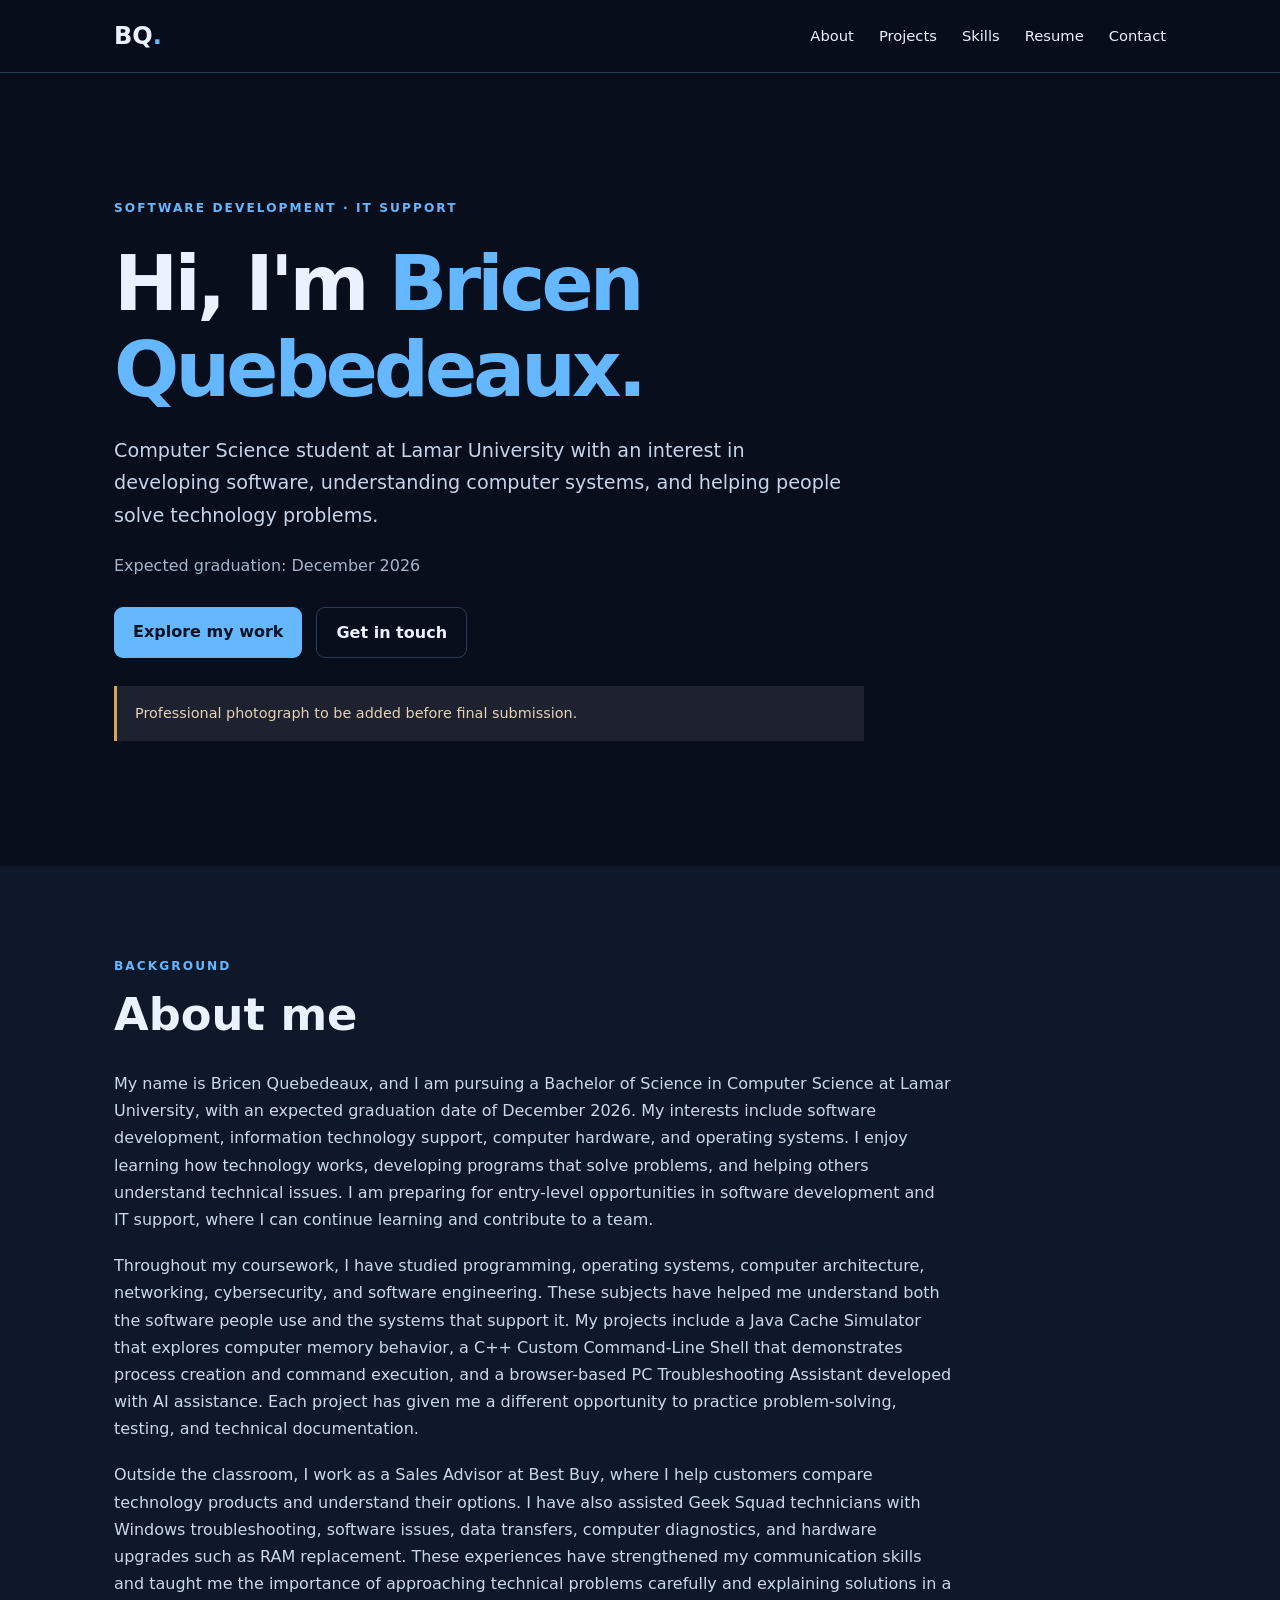
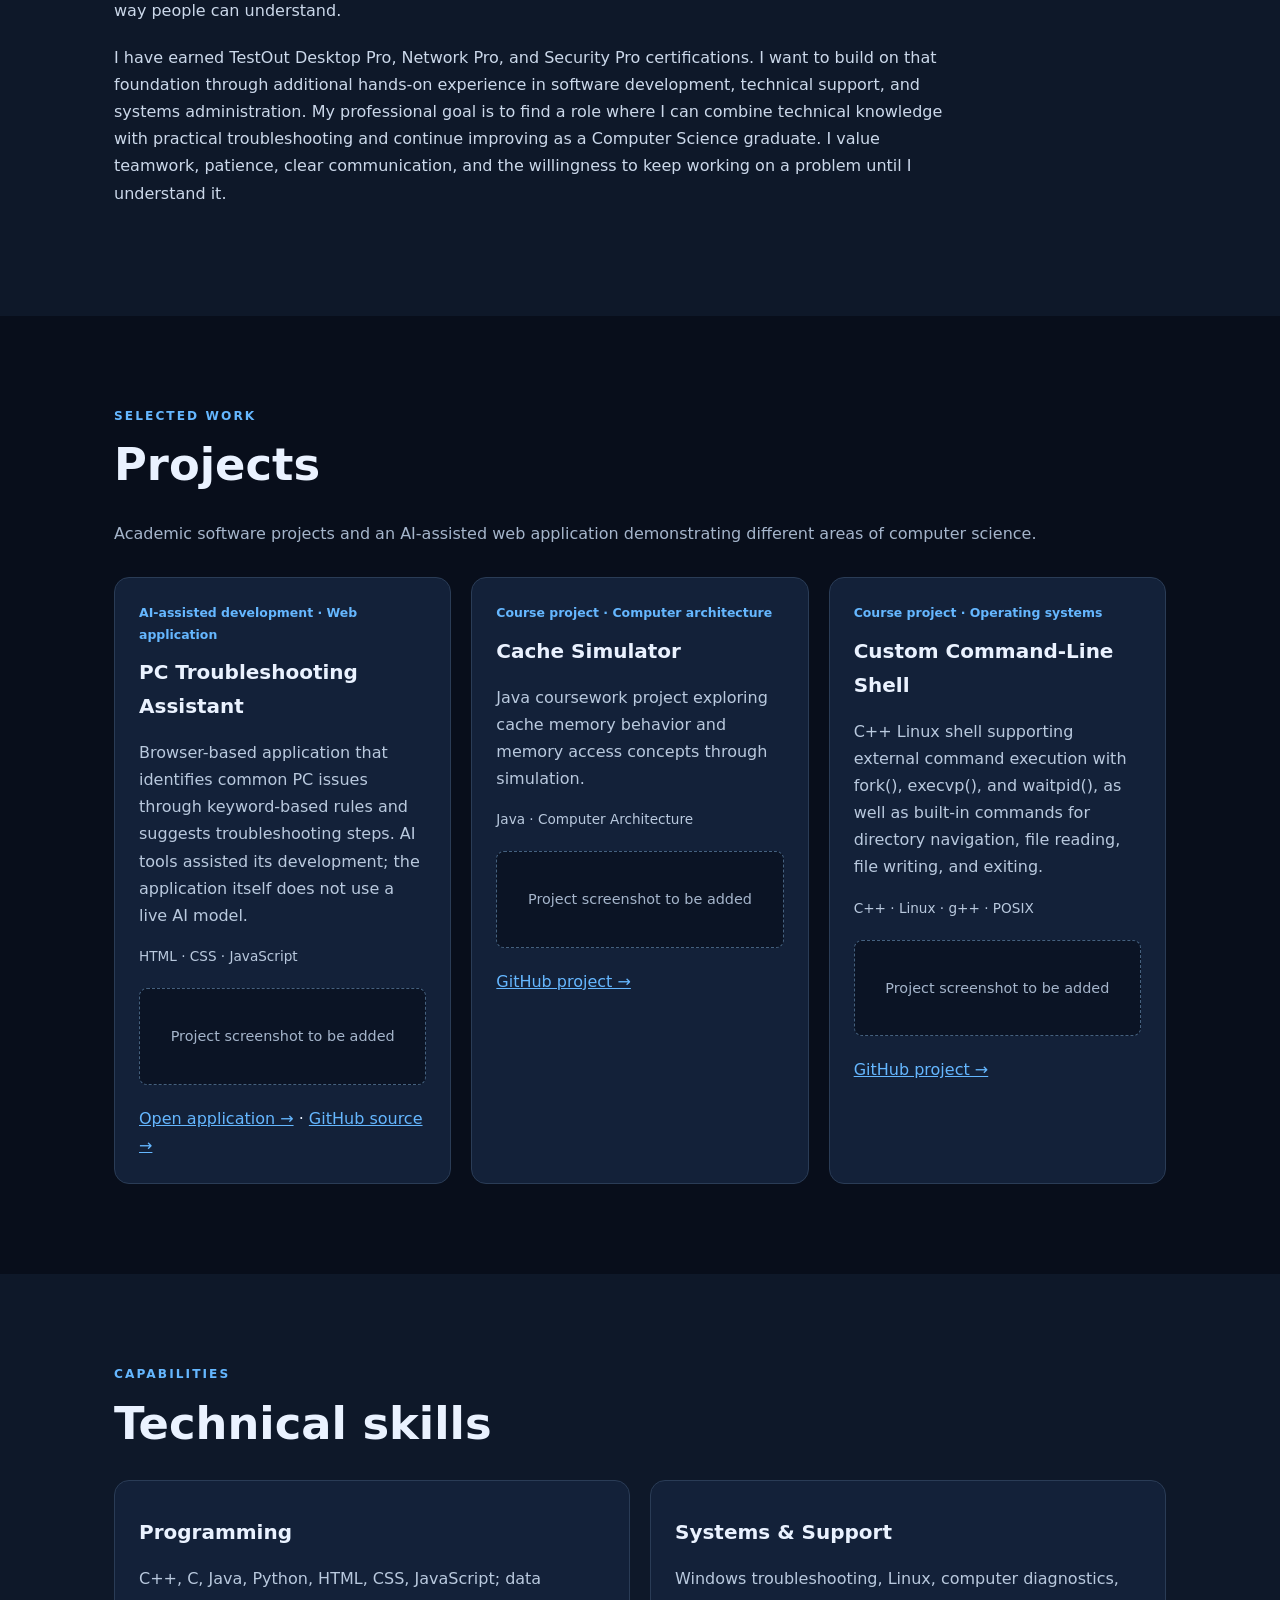
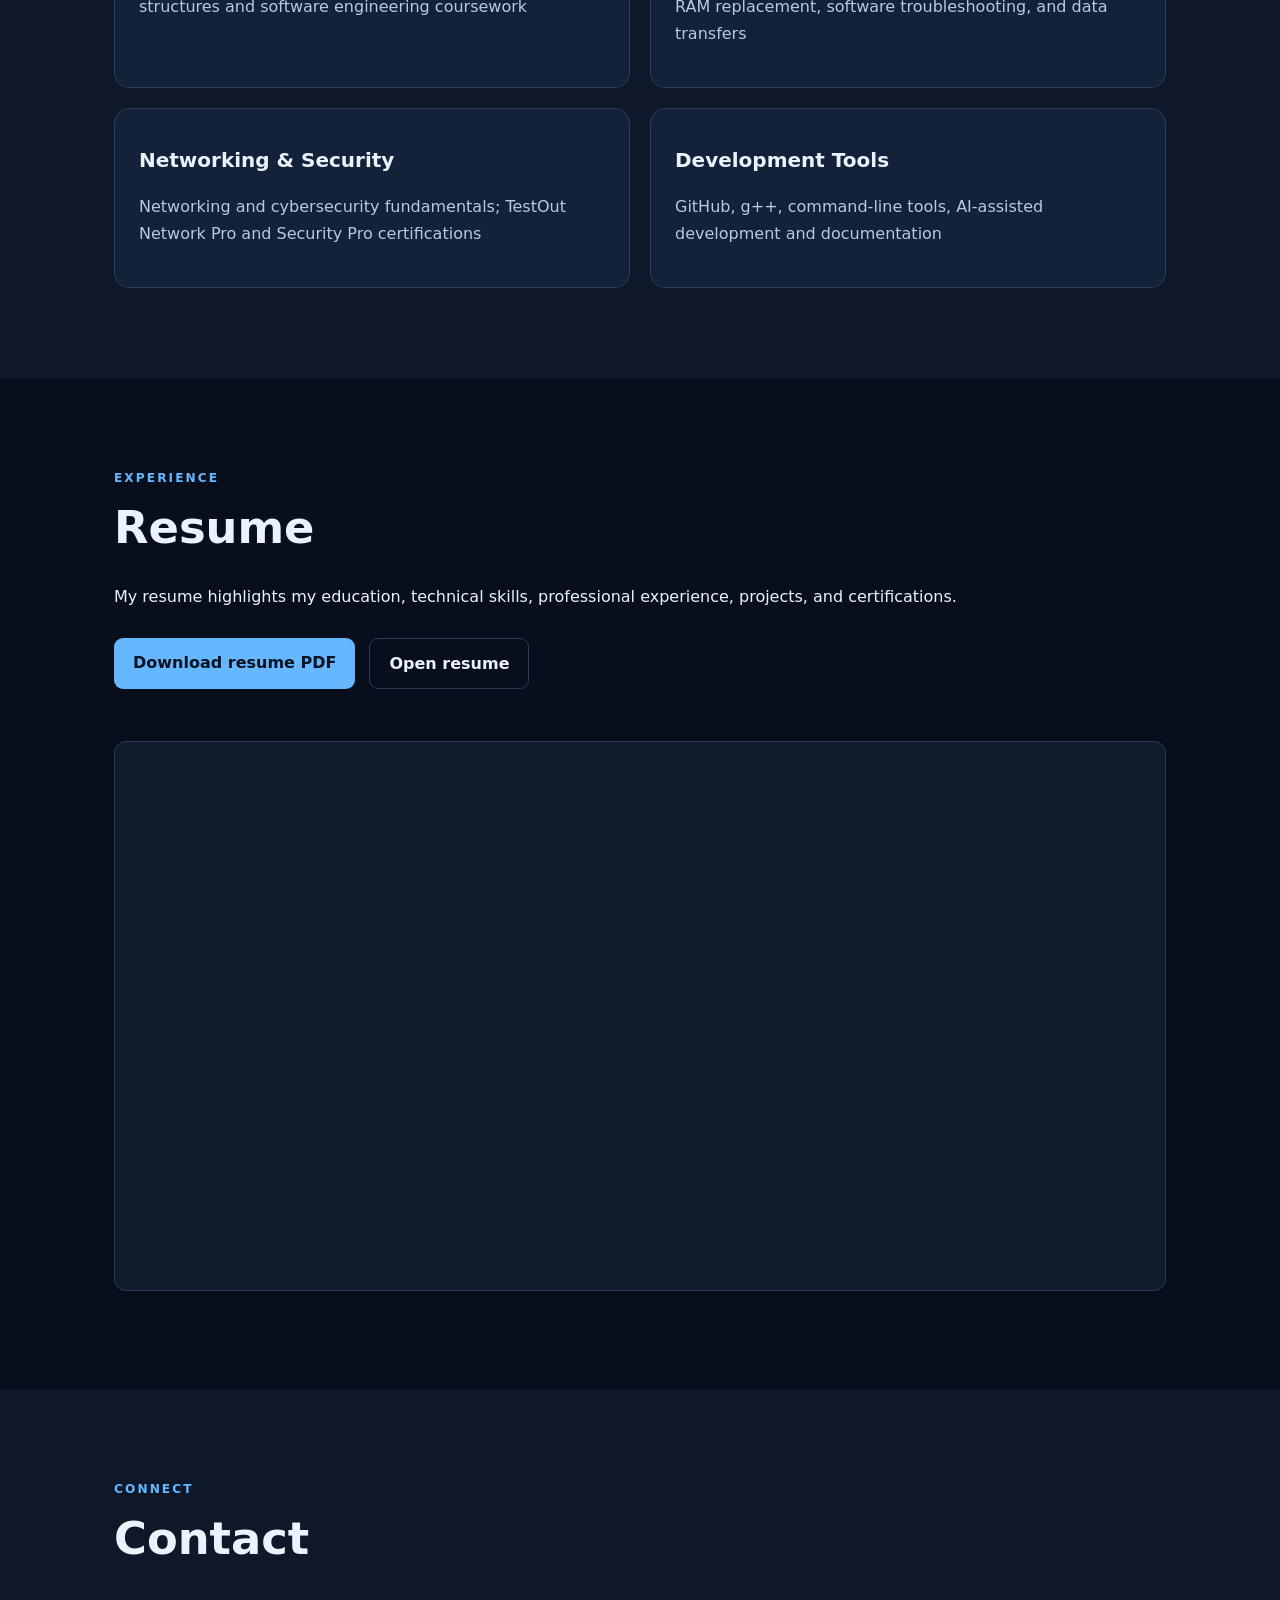
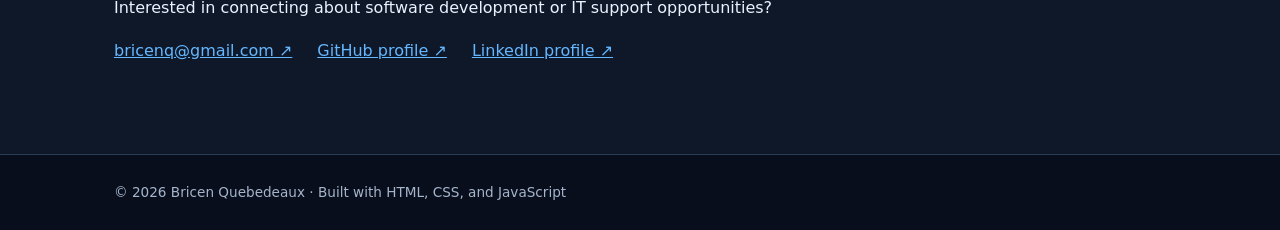
==== commit 39f798f3: "Add files via upload" ====
--- a/index.html
+++ b/index.html
@@ -95,7 +95,7 @@
       <div class="contact-links">
         <a href="mailto:bricenq@gmail.com">bricenq@gmail.com ↗</a>
         <a href="https://github.com/bricenq-art" target="_blank" rel="noopener noreferrer">GitHub profile ↗</a>
-        <!-- Add verified LinkedIn profile URL before final submission. -->
+        <a href="https://www.linkedin.com/in/bricen-quebedeaux-039b7333b" target="_blank" rel="noopener noreferrer">LinkedIn profile ↗</a>
       </div>
     </div></section>
   </main>
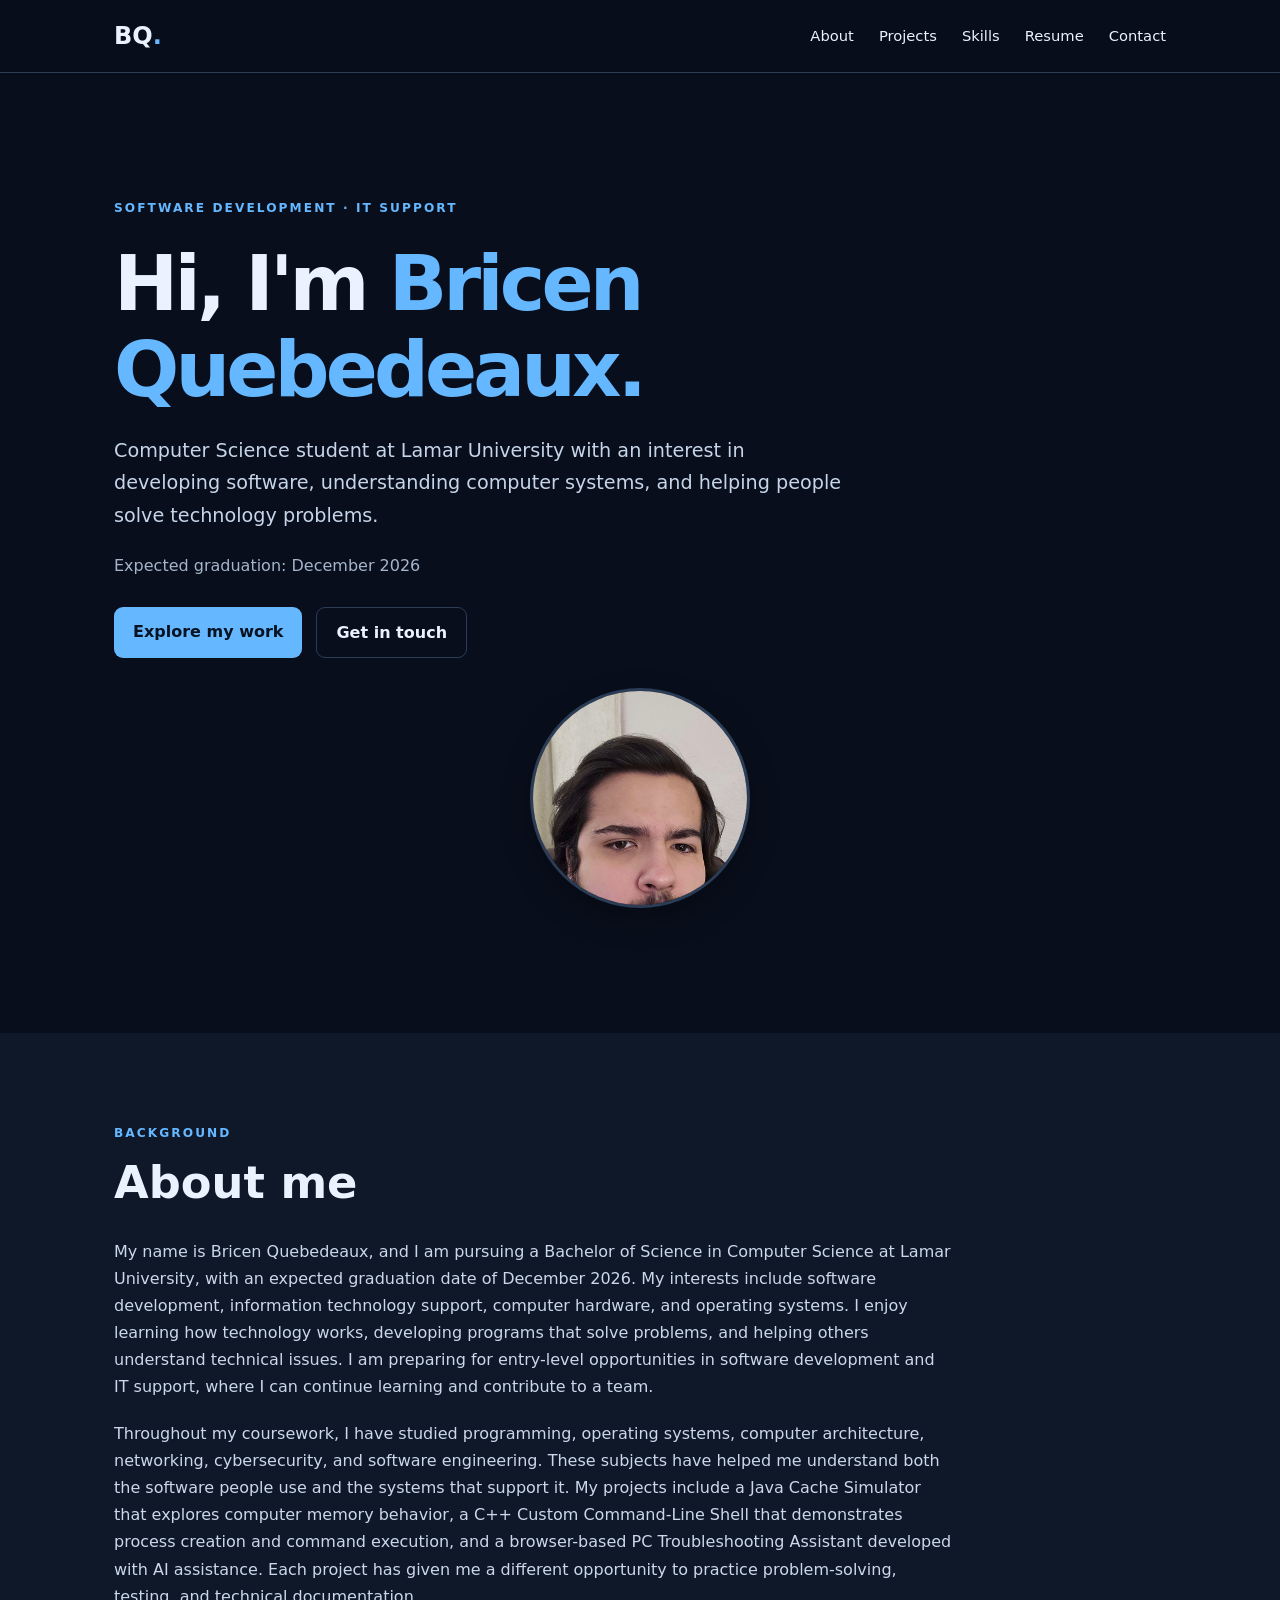
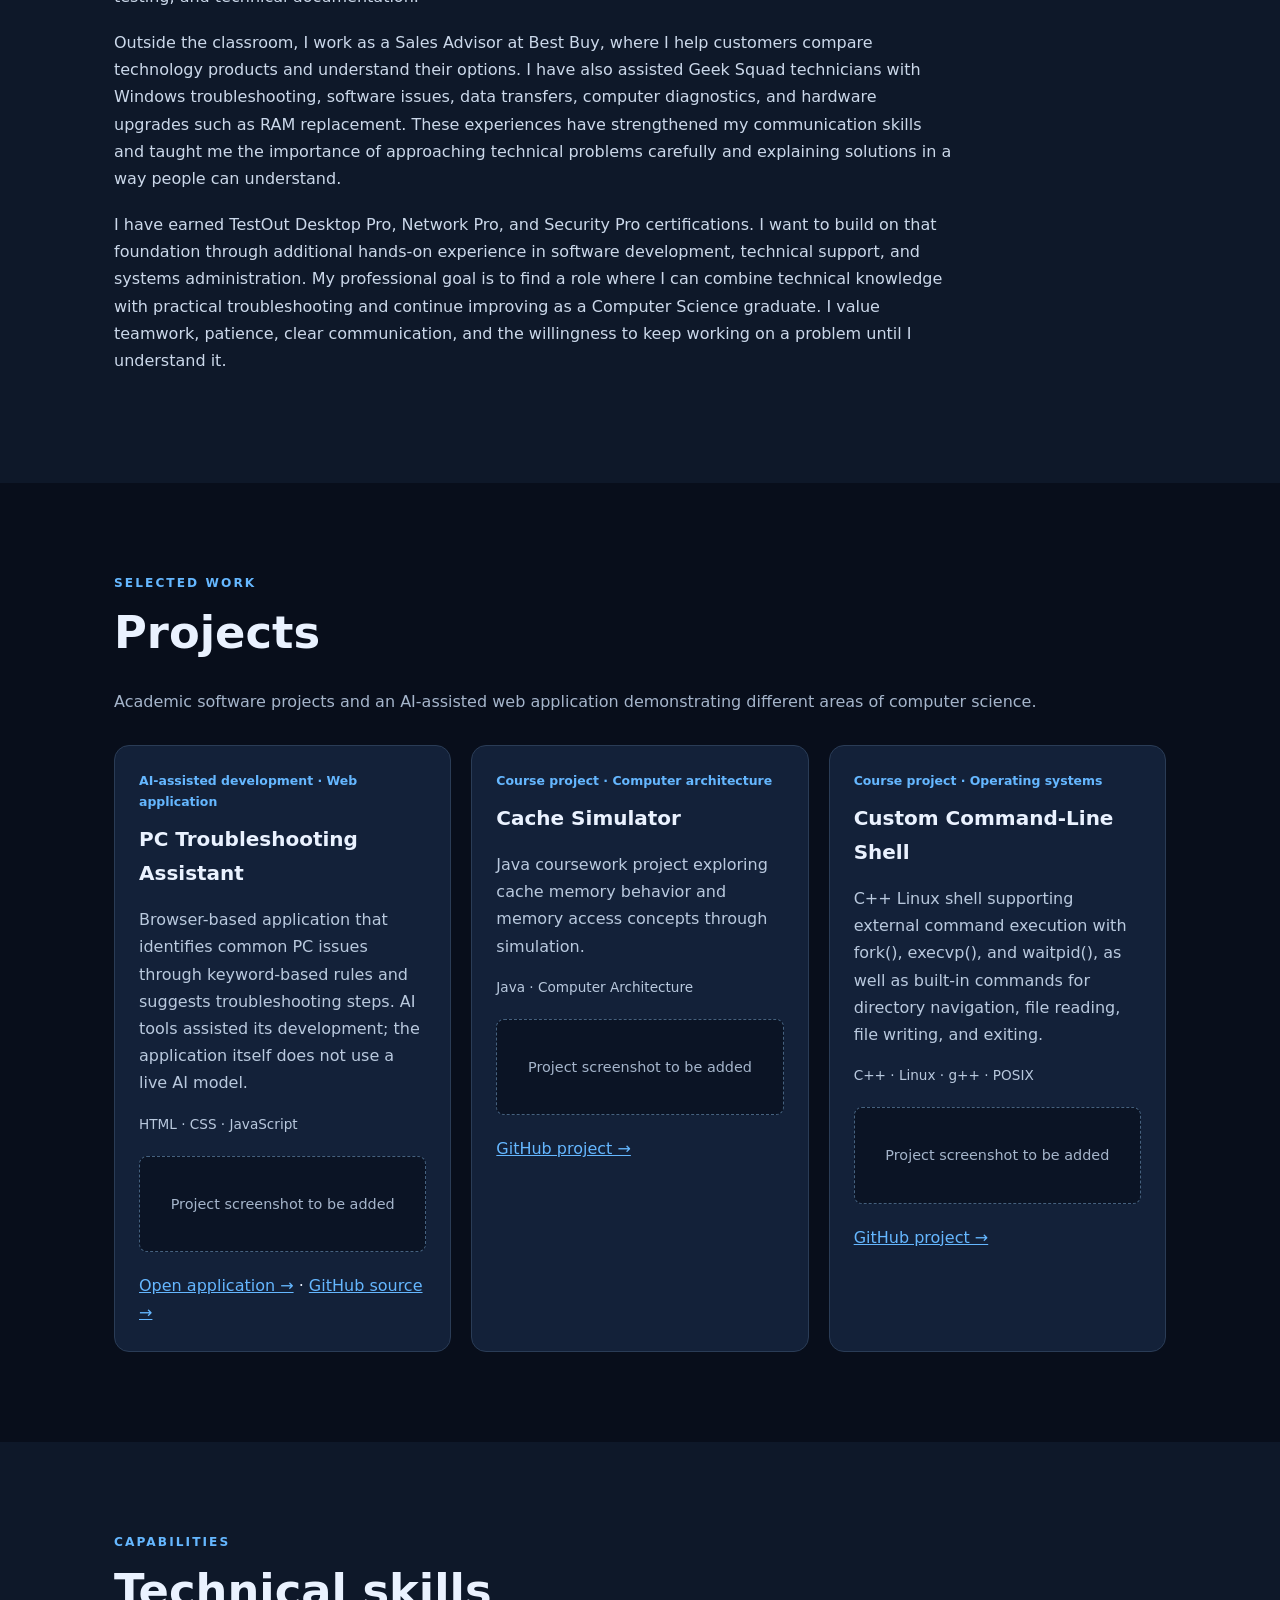
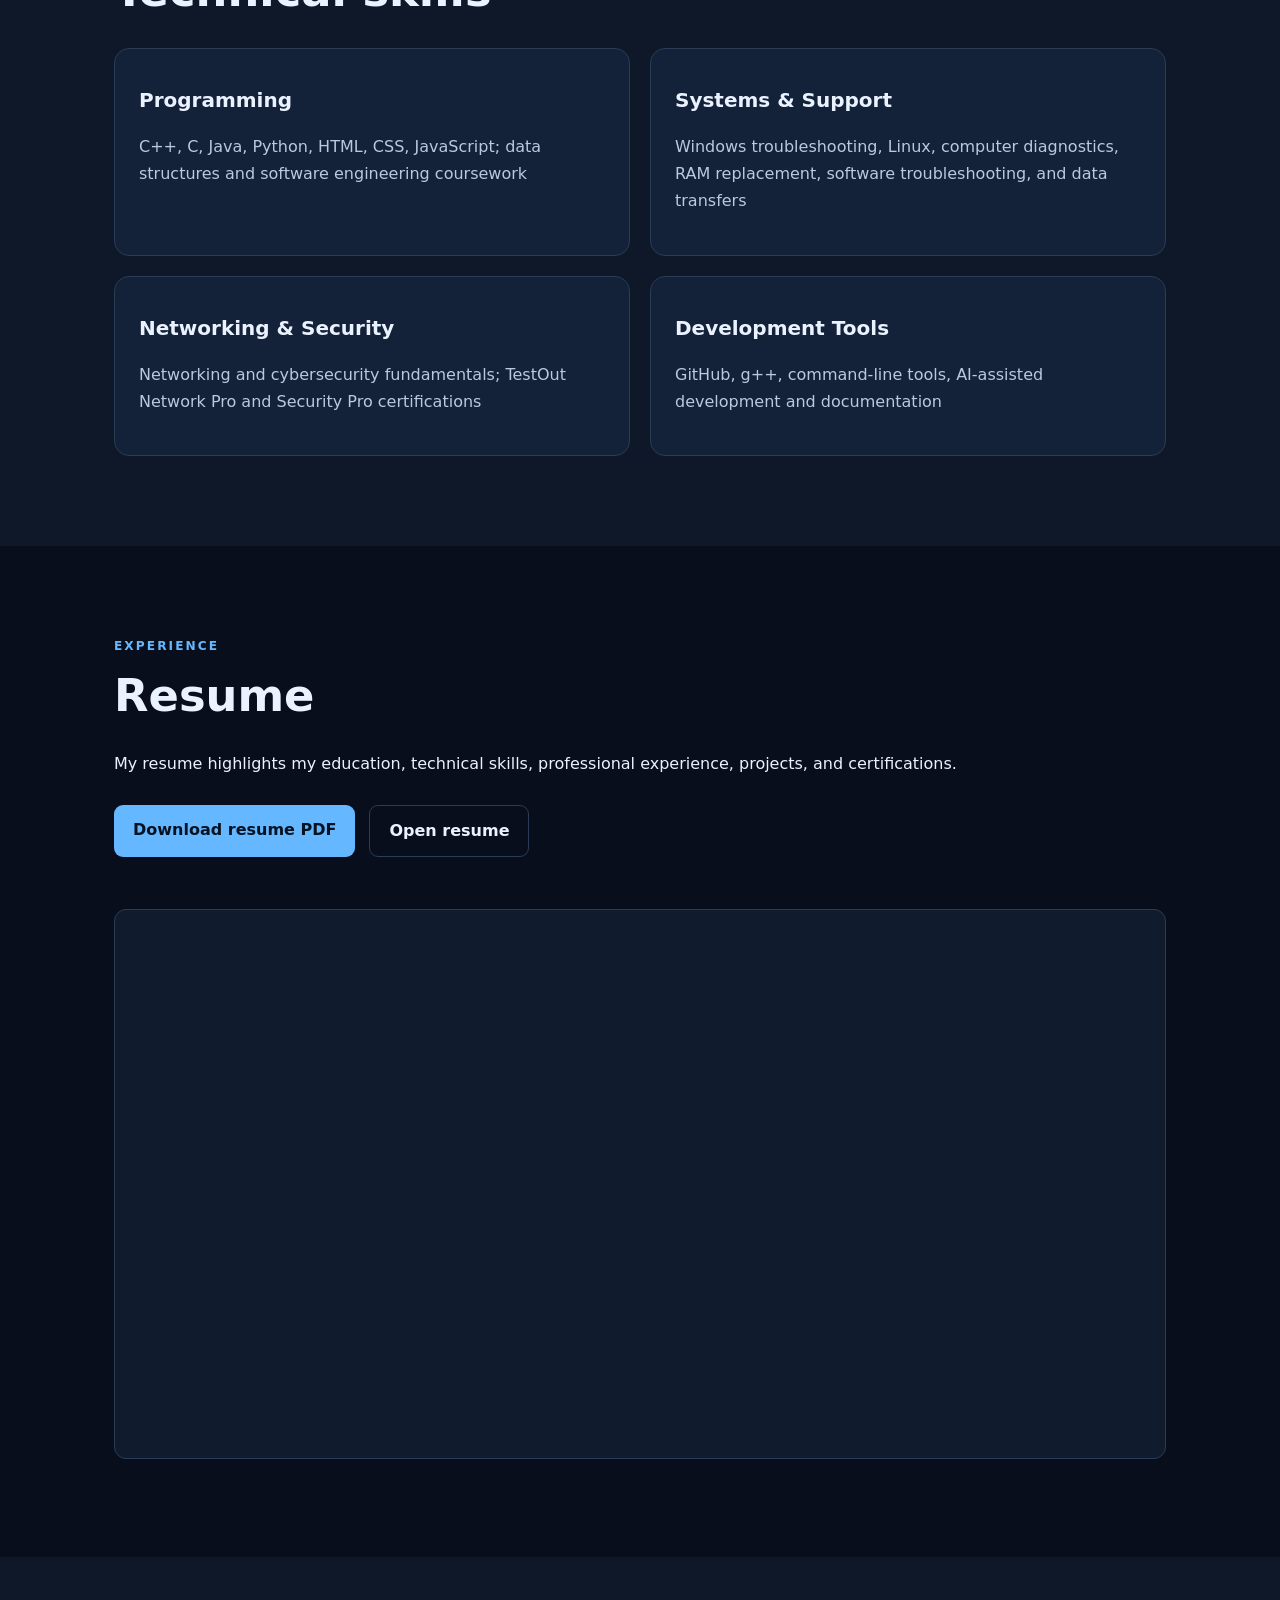
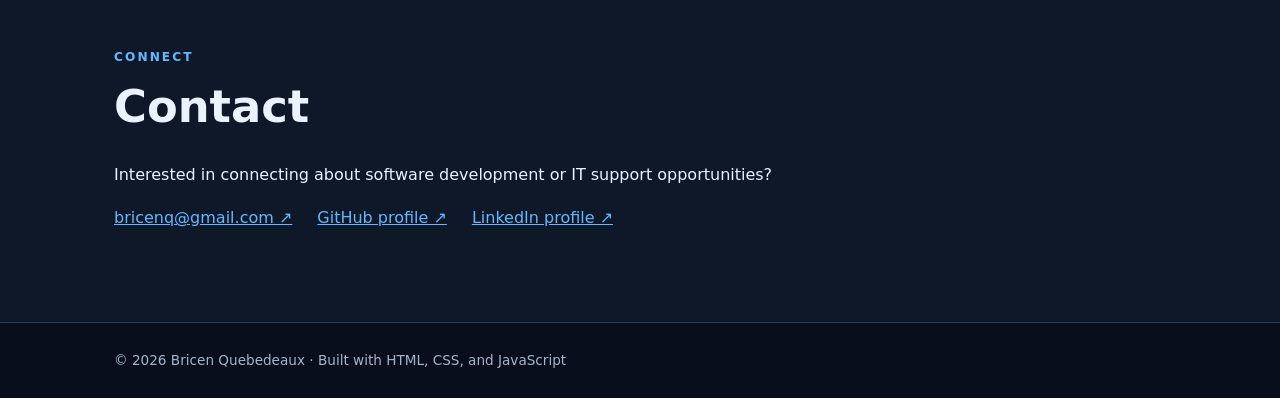
==== commit 49a1956a: "Add files via upload" ====
--- a/index.html
+++ b/index.html
@@ -24,8 +24,7 @@
       <p class="lead">Computer Science student at Lamar University with an interest in developing software, understanding computer systems, and helping people solve technology problems.</p>
       <p class="muted">Expected graduation: December 2026</p>
       <div class="actions"><a class="button" href="#projects">Explore my work</a><a class="button outline" href="#contact">Get in touch</a></div>
-      <!-- Add a professional photo to assets/profile.jpg and replace this note with an img element. -->
-      <div class="notice">Professional photograph to be added before final submission.</div>
+      <img src="assets/profile.jpg" alt="Portrait of Bricen Quebedeaux" class="profile-photo" width="220" height="220" loading="eager">
     </section>
 
     <section id="about" class="section alt"><div class="container">
--- a/style.css
+++ b/style.css
@@ -1 +1,16 @@
-:root{color-scheme:dark;--bg:#080e1b;--alt:#0e1829;--card:#132139;--text:#eaf2ff;--muted:#a5b5cb;--accent:#65b7ff;--border:#2a3c56}*{box-sizing:border-box}html{scroll-behavior:smooth}body{margin:0;font:16px/1.7 system-ui,-apple-system,Segoe UI,sans-serif;background:var(--bg);color:var(--text)}a{color:var(--accent)}.container{max-width:1100px;margin:auto;padding:0 24px}.header{position:sticky;top:0;background:#080e1bf2;border-bottom:1px solid var(--border);z-index:5;backdrop-filter:blur(12px)}.nav{min-height:72px;display:flex;align-items:center;justify-content:space-between}.brand{font-size:1.5rem;font-weight:850;color:var(--text);text-decoration:none}.brand span,h1 span{color:var(--accent)}.navlinks{display:flex;gap:25px}.navlinks a{text-decoration:none;color:var(--text);font-size:.92rem}.navlinks a:hover{color:var(--accent)}.menu{display:none;background:none;border:1px solid var(--border);color:var(--text);border-radius:7px;padding:7px 12px}.hero{padding-top:125px;padding-bottom:125px}.eyebrow{font-size:.76rem;font-weight:750;letter-spacing:.17em;color:var(--accent);text-transform:uppercase}h1{font-size:clamp(2.6rem,6vw,5rem);line-height:1.12;letter-spacing:-.05em;max-width:880px;margin:22px 0}h2{font-size:clamp(2rem,4vw,2.8rem);line-height:1.2;margin:12px 0 28px}h3{font-size:1.25rem;margin:10px 0}.lead{font-size:1.2rem;max-width:730px;color:#c6d5e9}.muted{color:var(--muted)}.small{font-size:.9rem}.actions{display:flex;flex-wrap:wrap;gap:14px;margin:28px 0}.button{display:inline-block;background:var(--accent);color:#071322;padding:11px 19px;border-radius:9px;text-decoration:none;font-weight:750}.button.outline{background:transparent;color:var(--text);border:1px solid var(--border)}.section{padding:90px 0;scroll-margin-top:70px}.alt{background:var(--alt)}.about{max-width:840px;color:#cbd8ea}.about p{margin:0 0 19px}.cards{display:grid;grid-template-columns:repeat(3,minmax(0,1fr));gap:20px;margin-top:30px}.card{background:var(--card);border:1px solid var(--border);border-radius:15px;padding:24px}.card p{color:#b9c9de}.tag{font-size:.78rem;color:var(--accent);font-weight:700}.tech{font-size:.85rem}.placeholder{background:#0b1425;border:1px dashed #45617f;border-radius:8px;text-align:center;padding:35px 12px;margin:20px 0;color:var(--muted);font-size:.9rem}.skills{grid-template-columns:repeat(2,minmax(0,1fr))}.notice{margin-top:25px;border-left:3px solid #d6a455;background:#1e2130;padding:15px 18px;color:#e6d3b2;max-width:750px;font-size:.9rem}.resume-frame{width:100%;height:550px;margin-top:24px;border:1px solid var(--border);border-radius:12px;background:#101b2d}.contact-links{display:flex;flex-wrap:wrap;gap:25px}footer{padding:26px 0;color:var(--muted);border-top:1px solid var(--border);font-size:.85rem}@media(max-width:750px){.menu{display:block}.navlinks{display:none;position:absolute;top:72px;left:0;right:0;padding:18px 24px;background:var(--alt);border-bottom:1px solid var(--border);flex-direction:column}.navlinks.open{display:flex}.cards,.skills{grid-template-columns:1fr}.hero{padding-top:80px;padding-bottom:85px}.section{padding:65px 0}.contact-links{flex-direction:column;gap:12px}}+:root{color-scheme:dark;--bg:#080e1b;--alt:#0e1829;--card:#132139;--text:#eaf2ff;--muted:#a5b5cb;--accent:#65b7ff;--border:#2a3c56}*{box-sizing:border-box}html{scroll-behavior:smooth}body{margin:0;font:16px/1.7 system-ui,-apple-system,Segoe UI,sans-serif;background:var(--bg);color:var(--text)}a{color:var(--accent)}.container{max-width:1100px;margin:auto;padding:0 24px}.header{position:sticky;top:0;background:#080e1bf2;border-bottom:1px solid var(--border);z-index:5;backdrop-filter:blur(12px)}.nav{min-height:72px;display:flex;align-items:center;justify-content:space-between}.brand{font-size:1.5rem;font-weight:850;color:var(--text);text-decoration:none}.brand span,h1 span{color:var(--accent)}.navlinks{display:flex;gap:25px}.navlinks a{text-decoration:none;color:var(--text);font-size:.92rem}.navlinks a:hover{color:var(--accent)}.menu{display:none;background:none;border:1px solid var(--border);color:var(--text);border-radius:7px;padding:7px 12px}.hero{padding-top:125px;padding-bottom:125px}.eyebrow{font-size:.76rem;font-weight:750;letter-spacing:.17em;color:var(--accent);text-transform:uppercase}h1{font-size:clamp(2.6rem,6vw,5rem);line-height:1.12;letter-spacing:-.05em;max-width:880px;margin:22px 0}h2{font-size:clamp(2rem,4vw,2.8rem);line-height:1.2;margin:12px 0 28px}h3{font-size:1.25rem;margin:10px 0}.lead{font-size:1.2rem;max-width:730px;color:#c6d5e9}.muted{color:var(--muted)}.small{font-size:.9rem}.actions{display:flex;flex-wrap:wrap;gap:14px;margin:28px 0}.button{display:inline-block;background:var(--accent);color:#071322;padding:11px 19px;border-radius:9px;text-decoration:none;font-weight:750}.button.outline{background:transparent;color:var(--text);border:1px solid var(--border)}.section{padding:90px 0;scroll-margin-top:70px}.alt{background:var(--alt)}.about{max-width:840px;color:#cbd8ea}.about p{margin:0 0 19px}.cards{display:grid;grid-template-columns:repeat(3,minmax(0,1fr));gap:20px;margin-top:30px}.card{background:var(--card);border:1px solid var(--border);border-radius:15px;padding:24px}.card p{color:#b9c9de}.tag{font-size:.78rem;color:var(--accent);font-weight:700}.tech{font-size:.85rem}.placeholder{background:#0b1425;border:1px dashed #45617f;border-radius:8px;text-align:center;padding:35px 12px;margin:20px 0;color:var(--muted);font-size:.9rem}.skills{grid-template-columns:repeat(2,minmax(0,1fr))}.notice{margin-top:25px;border-left:3px solid #d6a455;background:#1e2130;padding:15px 18px;color:#e6d3b2;max-width:750px;font-size:.9rem}.resume-frame{width:100%;height:550px;margin-top:24px;border:1px solid var(--border);border-radius:12px;background:#101b2d}.contact-links{display:flex;flex-wrap:wrap;gap:25px}footer{padding:26px 0;color:var(--muted);border-top:1px solid var(--border);font-size:.85rem}@media(max-width:750px){.menu{display:block}.navlinks{display:none;position:absolute;top:72px;left:0;right:0;padding:18px 24px;background:var(--alt);border-bottom:1px solid var(--border);flex-direction:column}.navlinks.open{display:flex}.cards,.skills{grid-template-columns:1fr}.hero{padding-top:80px;padding-bottom:85px}.section{padding:65px 0}.contact-links{flex-direction:column;gap:12px}}
+/* Profile photograph */
+.profile-photo {
+  display: block;
+  width: 220px;
+  height: 220px;
+  object-fit: cover;
+  object-position: center 35%;
+  border-radius: 50%;
+  margin: 30px auto 0;
+  border: 3px solid var(--border);
+  box-shadow: 0 12px 30px rgba(0, 0, 0, .25);
+}
+@media (max-width: 480px) {
+  .profile-photo { width: 180px; height: 180px; }
+}
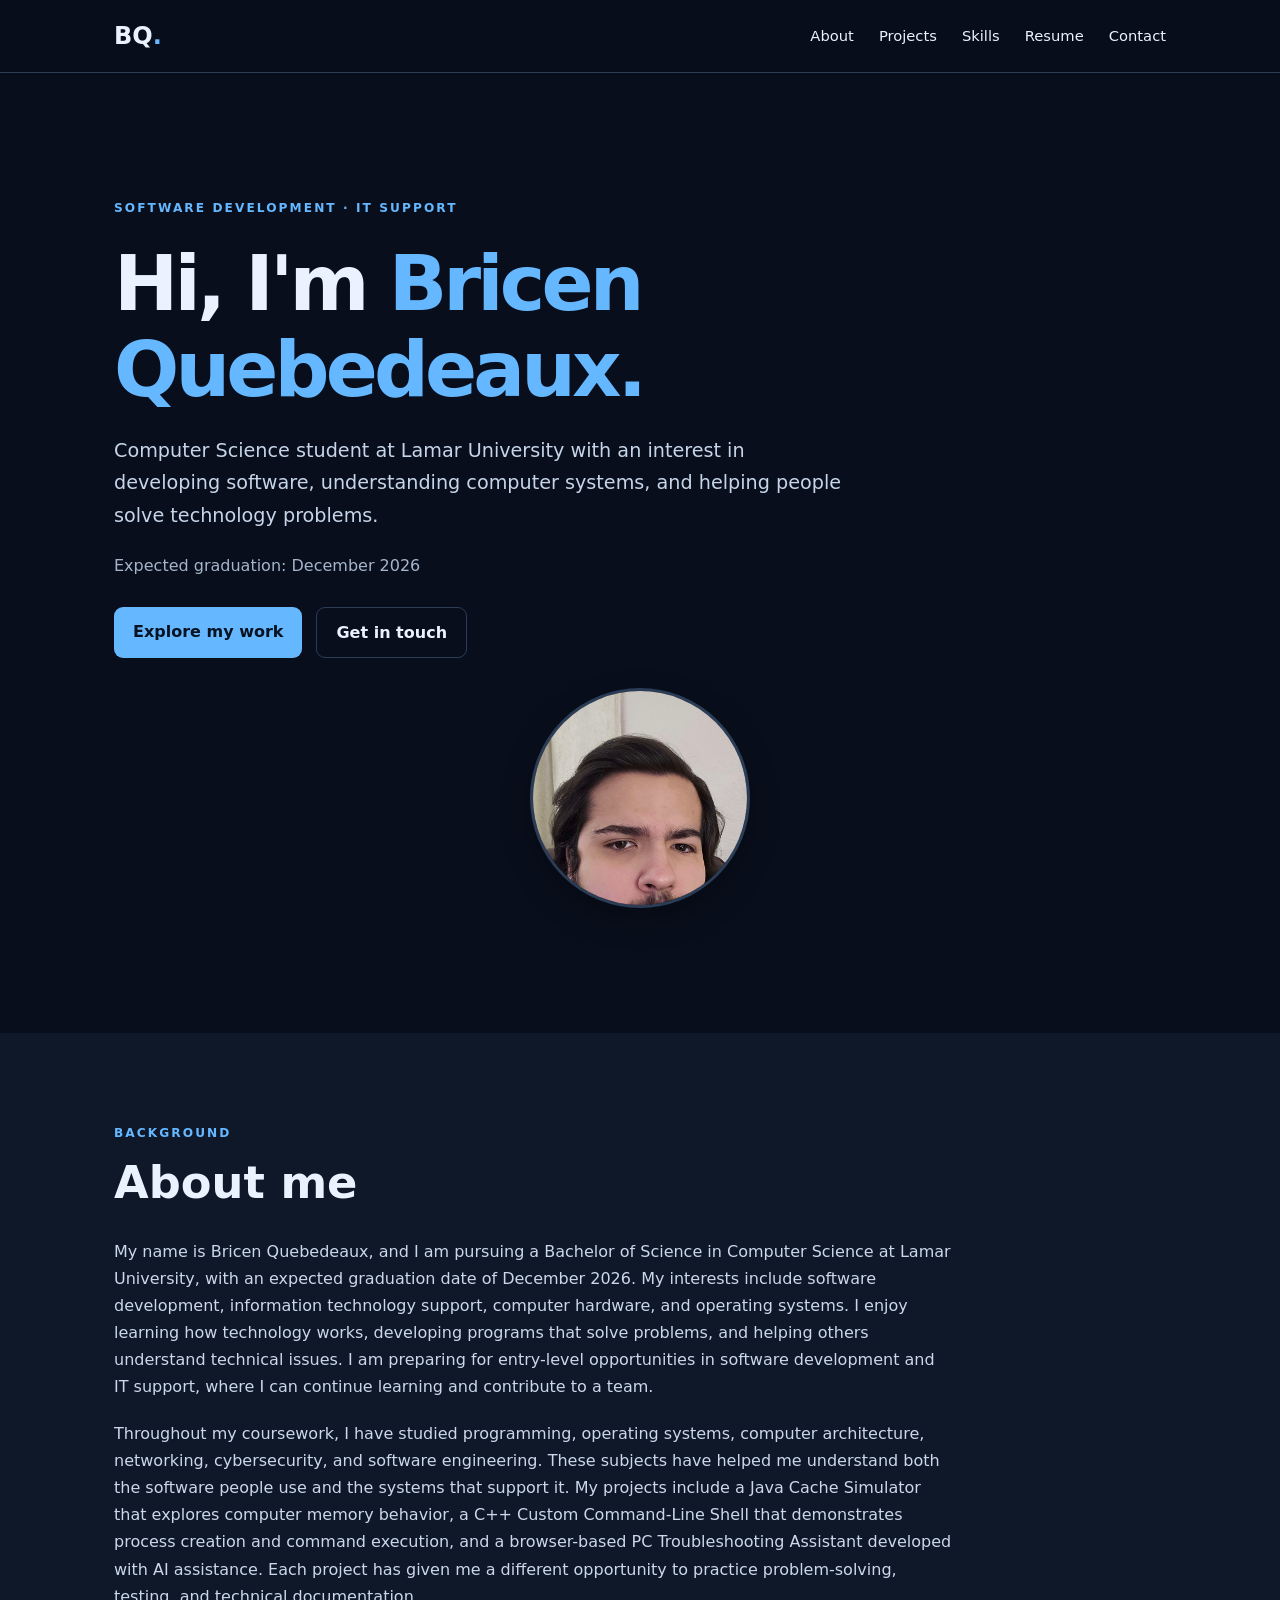
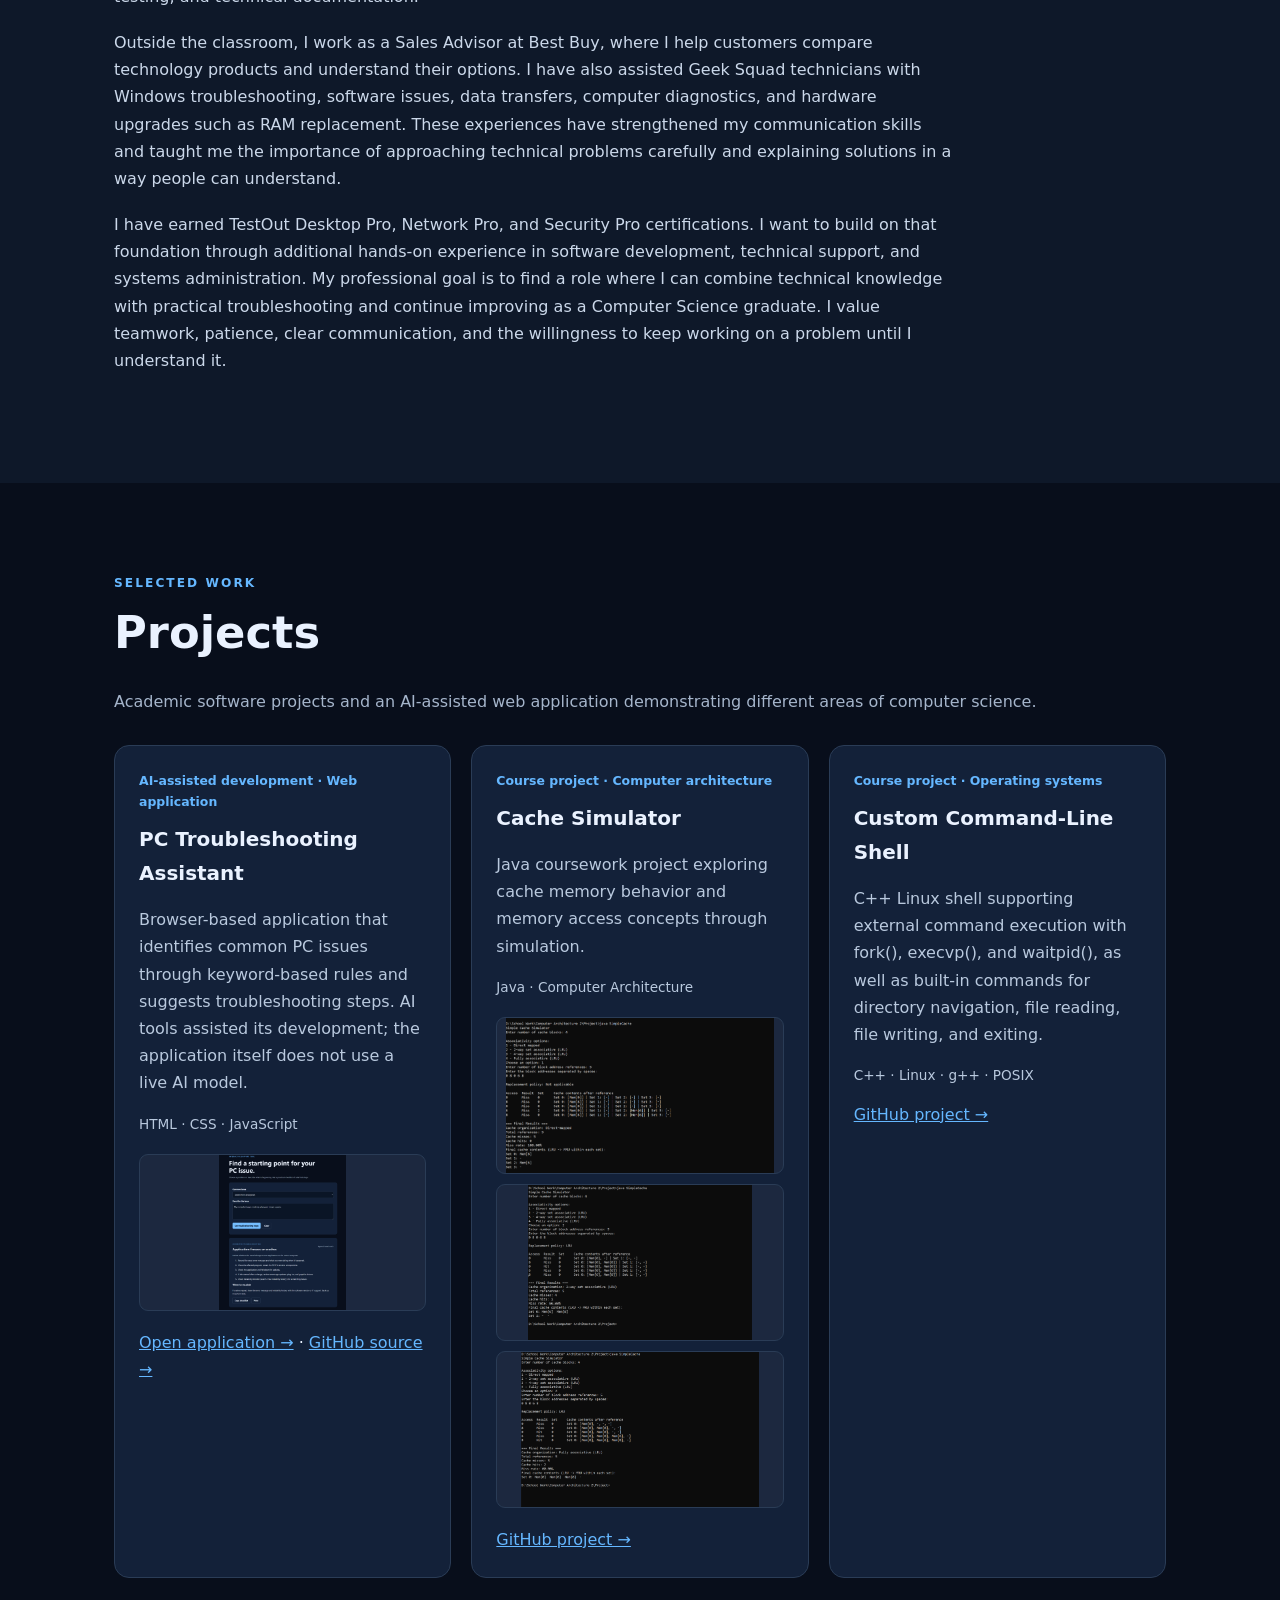
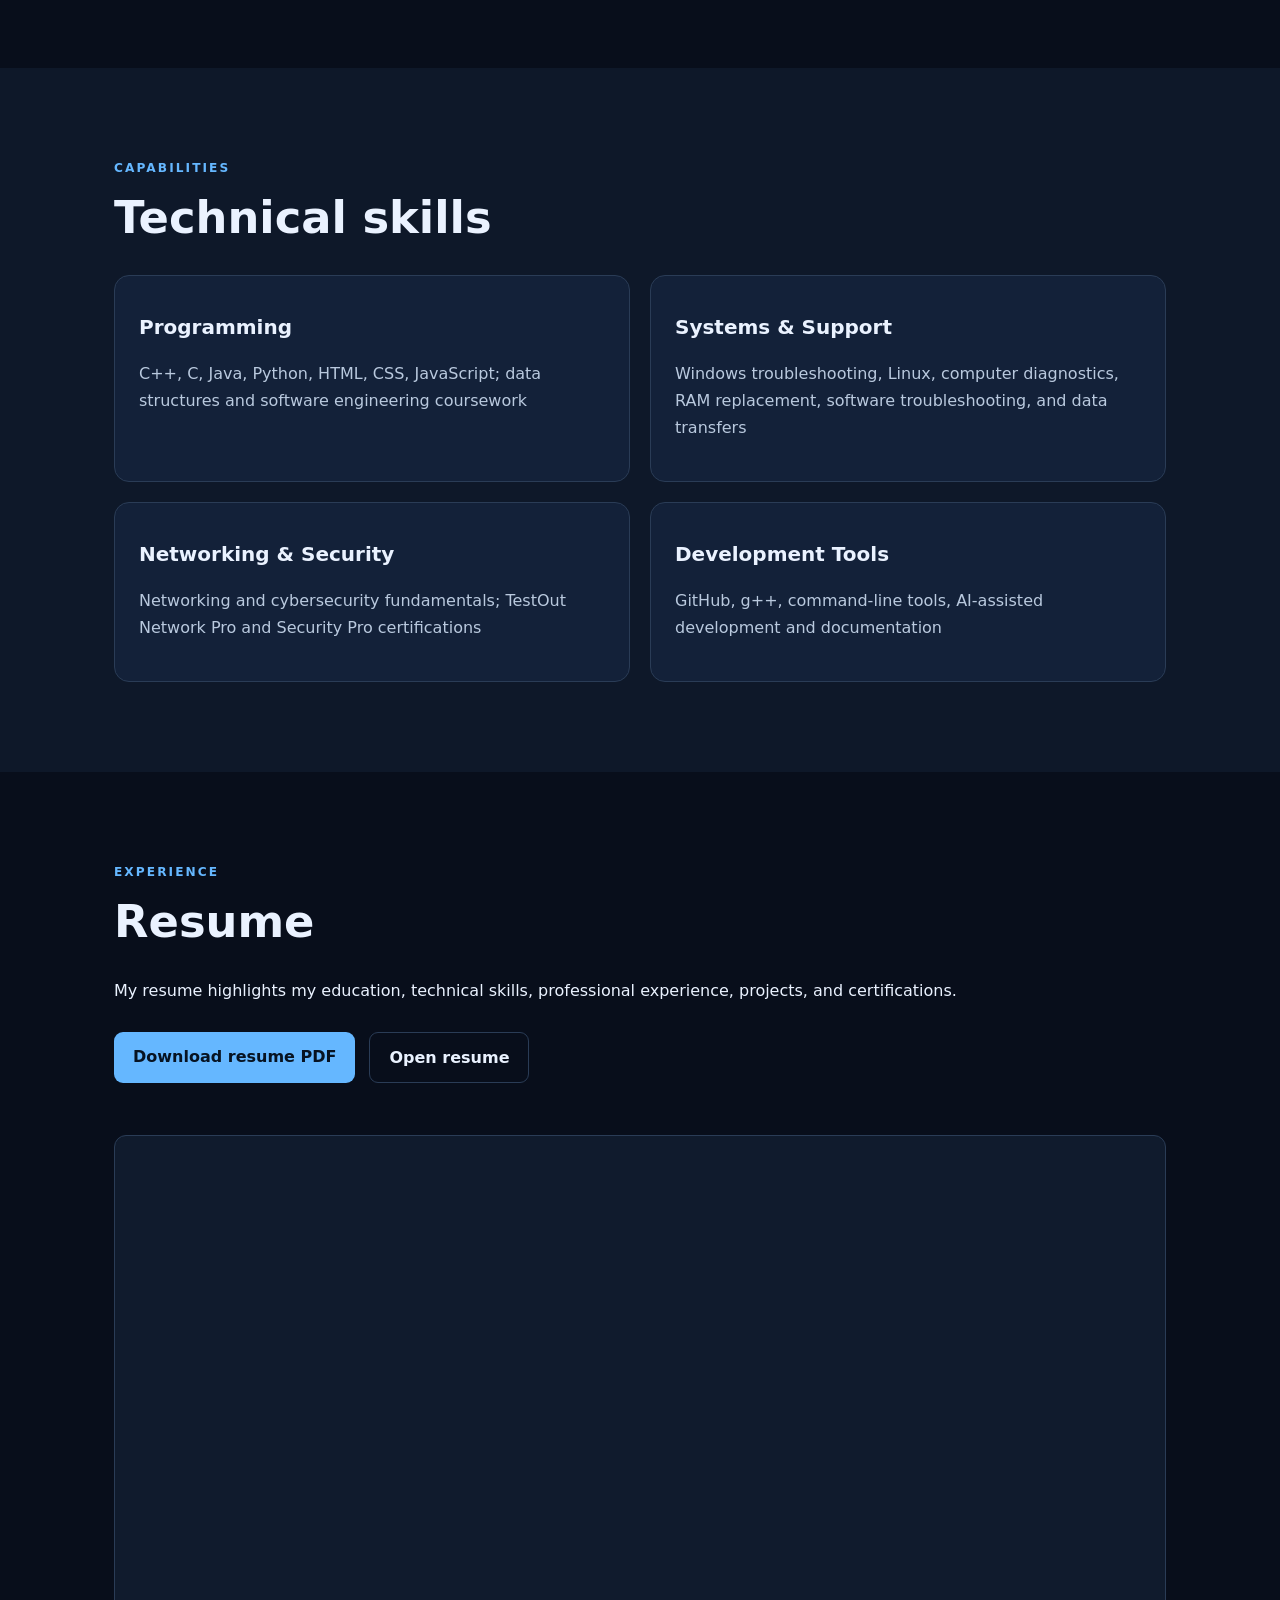
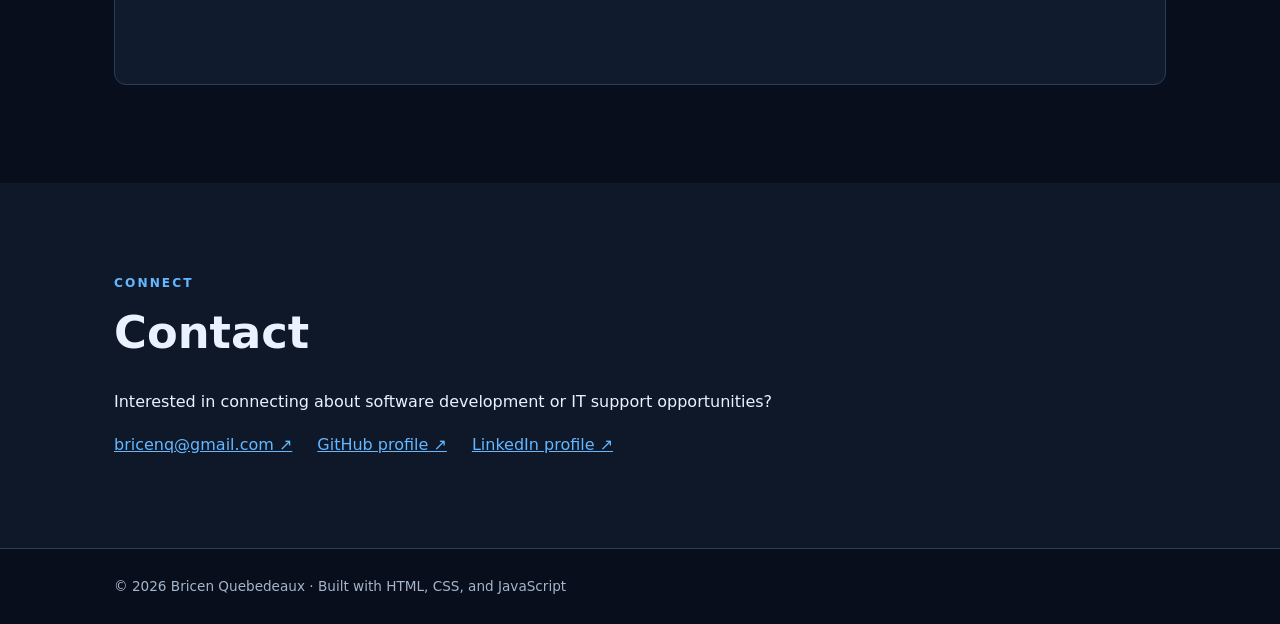
==== commit e9951ddd: "Add files via upload" ====
--- a/index.html
+++ b/index.html
@@ -1,104 +1,101 @@
-<!doctype html>
+<!DOCTYPE html>
+<!DOCTYPE html>
+
 <html lang="en">
 <head>
-  <meta charset="utf-8">
-  <meta name="viewport" content="width=device-width, initial-scale=1">
-  <meta name="description" content="Bricen Quebedeaux — Computer Science, software development, and IT support portfolio.">
-  <title>Bricen Quebedeaux | Portfolio</title>
-  <link rel="stylesheet" href="style.css">
+<meta charset="utf-8"/>
+<meta content="width=device-width, initial-scale=1" name="viewport"/>
+<meta content="Bricen Quebedeaux — Computer Science, software development, and IT support portfolio." name="description"/>
+<title>Bricen Quebedeaux | Portfolio</title>
+<link href="style.css" rel="stylesheet"/>
 </head>
 <body>
-  <header class="header">
-    <nav class="nav container" aria-label="Main navigation">
-      <a class="brand" href="#home">BQ<span>.</span></a>
-      <button class="menu" aria-label="Toggle navigation" aria-expanded="false">☰</button>
-      <div class="navlinks">
-        <a href="#about">About</a><a href="#projects">Projects</a><a href="#skills">Skills</a><a href="#resume">Resume</a><a href="#contact">Contact</a>
-      </div>
-    </nav>
-  </header>
-  <main>
-    <section id="home" class="hero container">
-      <div class="eyebrow">SOFTWARE DEVELOPMENT · IT SUPPORT</div>
-      <h1>Hi, I'm <span>Bricen Quebedeaux.</span></h1>
-      <p class="lead">Computer Science student at Lamar University with an interest in developing software, understanding computer systems, and helping people solve technology problems.</p>
-      <p class="muted">Expected graduation: December 2026</p>
-      <div class="actions"><a class="button" href="#projects">Explore my work</a><a class="button outline" href="#contact">Get in touch</a></div>
-      <img src="assets/profile.jpg" alt="Portrait of Bricen Quebedeaux" class="profile-photo" width="220" height="220" loading="eager">
-    </section>
+<header class="header">
+<nav aria-label="Main navigation" class="nav container">
+<a class="brand" href="#home">BQ<span>.</span></a>
+<button aria-expanded="false" aria-label="Toggle navigation" class="menu">☰</button>
+<div class="navlinks">
+<a href="#about">About</a><a href="#projects">Projects</a><a href="#skills">Skills</a><a href="#resume">Resume</a><a href="#contact">Contact</a>
+</div>
+</nav>
+</header>
+<main>
+<section class="hero container" id="home">
+<div class="eyebrow">SOFTWARE DEVELOPMENT · IT SUPPORT</div>
+<h1>Hi, I'm <span>Bricen Quebedeaux.</span></h1>
+<p class="lead">Computer Science student at Lamar University with an interest in developing software, understanding computer systems, and helping people solve technology problems.</p>
+<p class="muted">Expected graduation: December 2026</p>
+<div class="actions"><a class="button" href="#projects">Explore my work</a><a class="button outline" href="#contact">Get in touch</a></div>
+<img alt="Portrait of Bricen Quebedeaux" class="profile-photo" height="220" loading="eager" src="assets/profile.jpg" width="220"/>
+</section>
+<section class="section alt" id="about"><div class="container">
+<div class="eyebrow">BACKGROUND</div><h2>About me</h2>
+<div class="about">
+<p>My name is Bricen Quebedeaux, and I am pursuing a Bachelor of Science in Computer Science at Lamar University, with an expected graduation date of December 2026. My interests include software development, information technology support, computer hardware, and operating systems. I enjoy learning how technology works, developing programs that solve problems, and helping others understand technical issues. I am preparing for entry-level opportunities in software development and IT support, where I can continue learning and contribute to a team.</p>
+<p>Throughout my coursework, I have studied programming, operating systems, computer architecture, networking, cybersecurity, and software engineering. These subjects have helped me understand both the software people use and the systems that support it. My projects include a Java Cache Simulator that explores computer memory behavior, a C++ Custom Command-Line Shell that demonstrates process creation and command execution, and a browser-based PC Troubleshooting Assistant developed with AI assistance. Each project has given me a different opportunity to practice problem-solving, testing, and technical documentation.</p>
+<p>Outside the classroom, I work as a Sales Advisor at Best Buy, where I help customers compare technology products and understand their options. I have also assisted Geek Squad technicians with Windows troubleshooting, software issues, data transfers, computer diagnostics, and hardware upgrades such as RAM replacement. These experiences have strengthened my communication skills and taught me the importance of approaching technical problems carefully and explaining solutions in a way people can understand.</p>
+<p>I have earned TestOut Desktop Pro, Network Pro, and Security Pro certifications. I want to build on that foundation through additional hands-on experience in software development, technical support, and systems administration. My professional goal is to find a role where I can combine technical knowledge with practical troubleshooting and continue improving as a Computer Science graduate. I value teamwork, patience, clear communication, and the willingness to keep working on a problem until I understand it.</p>
+</div>
+</div></section>
+<section class="section" id="projects"><div class="container">
+<div class="eyebrow">SELECTED WORK</div><h2>Projects</h2>
+<p class="muted">Academic software projects and an AI-assisted web application demonstrating different areas of computer science.</p>
+<div class="cards">
+<article class="card">
+<div class="tag">AI-assisted development · Web application</div>
+<h3>PC Troubleshooting Assistant</h3>
+<p>Browser-based application that identifies common PC issues through keyword-based rules and suggests troubleshooting steps. AI tools assisted its development; the application itself does not use a live AI model.</p>
+<p class="tech">HTML · CSS · JavaScript</p><div class="project-gallery"><a aria-label="View full-size PC Troubleshooting Assistant application screenshot" href="screenshots/troubleshootingSS.PNG" rel="noopener noreferrer" target="_blank"><img alt="PC Troubleshooting Assistant application screenshot" class="project-screenshot" loading="lazy" src="screenshots/troubleshootingSS.PNG"/></a></div>
 
-    <section id="about" class="section alt"><div class="container">
-      <div class="eyebrow">BACKGROUND</div><h2>About me</h2>
-      <div class="about">
-        <p>My name is Bricen Quebedeaux, and I am pursuing a Bachelor of Science in Computer Science at Lamar University, with an expected graduation date of December 2026. My interests include software development, information technology support, computer hardware, and operating systems. I enjoy learning how technology works, developing programs that solve problems, and helping others understand technical issues. I am preparing for entry-level opportunities in software development and IT support, where I can continue learning and contribute to a team.</p>
-        <p>Throughout my coursework, I have studied programming, operating systems, computer architecture, networking, cybersecurity, and software engineering. These subjects have helped me understand both the software people use and the systems that support it. My projects include a Java Cache Simulator that explores computer memory behavior, a C++ Custom Command-Line Shell that demonstrates process creation and command execution, and a browser-based PC Troubleshooting Assistant developed with AI assistance. Each project has given me a different opportunity to practice problem-solving, testing, and technical documentation.</p>
-        <p>Outside the classroom, I work as a Sales Advisor at Best Buy, where I help customers compare technology products and understand their options. I have also assisted Geek Squad technicians with Windows troubleshooting, software issues, data transfers, computer diagnostics, and hardware upgrades such as RAM replacement. These experiences have strengthened my communication skills and taught me the importance of approaching technical problems carefully and explaining solutions in a way people can understand.</p>
-        <p>I have earned TestOut Desktop Pro, Network Pro, and Security Pro certifications. I want to build on that foundation through additional hands-on experience in software development, technical support, and systems administration. My professional goal is to find a role where I can combine technical knowledge with practical troubleshooting and continue improving as a Computer Science graduate. I value teamwork, patience, clear communication, and the willingness to keep working on a problem until I understand it.</p>
-      </div>
-    </div></section>
+<a href="projects/pc-troubleshooting-assistant/">Open application →</a> · <a href="https://github.com/bricenq-art/github-portfolio/tree/main/projects/pc-troubleshooting-assistant" rel="noopener noreferrer" target="_blank">GitHub source →</a>
+</article>
+<article class="card">
+<div class="tag">Course project · Computer architecture</div>
+<h3>Cache Simulator</h3>
+<p>Java coursework project exploring cache memory behavior and memory access concepts through simulation.</p>
+<p class="tech">Java · Computer Architecture</p><div class="project-gallery"><a aria-label="View full-size Cache simulator direct-mapped cache screenshot" href="screenshots/DirectMapped.PNG" rel="noopener noreferrer" target="_blank"><img alt="Cache simulator direct-mapped cache screenshot" class="project-screenshot" loading="lazy" src="screenshots/DirectMapped.PNG"/></a><a aria-label="View full-size Cache simulator two-way associative cache screenshot" href="screenshots/2Way.PNG" rel="noopener noreferrer" target="_blank"><img alt="Cache simulator two-way associative cache screenshot" class="project-screenshot" loading="lazy" src="screenshots/2Way.PNG"/></a><a aria-label="View full-size Cache simulator fully associative cache screenshot" href="screenshots/FullyAssociative.PNG" rel="noopener noreferrer" target="_blank"><img alt="Cache simulator fully associative cache screenshot" class="project-screenshot" loading="lazy" src="screenshots/FullyAssociative.PNG"/></a></div>
 
-    <section id="projects" class="section"><div class="container">
-      <div class="eyebrow">SELECTED WORK</div><h2>Projects</h2>
-      <p class="muted">Academic software projects and an AI-assisted web application demonstrating different areas of computer science.</p>
-      <div class="cards">
-        <article class="card">
-          <div class="tag">AI-assisted development · Web application</div>
-          <h3>PC Troubleshooting Assistant</h3>
-          <p>Browser-based application that identifies common PC issues through keyword-based rules and suggests troubleshooting steps. AI tools assisted its development; the application itself does not use a live AI model.</p>
-          <p class="tech">HTML · CSS · JavaScript</p>
-          <div class="placeholder">Project screenshot to be added</div>
-          <a href="projects/pc-troubleshooting-assistant/">Open application →</a> · <a href="https://github.com/bricenq-art/github-portfolio/tree/main/projects/pc-troubleshooting-assistant" target="_blank" rel="noopener noreferrer">GitHub source →</a>
-        </article>
-        <article class="card">
-          <div class="tag">Course project · Computer architecture</div>
-          <h3>Cache Simulator</h3>
-          <p>Java coursework project exploring cache memory behavior and memory access concepts through simulation.</p>
-          <p class="tech">Java · Computer Architecture</p>
-          <div class="placeholder">Project screenshot to be added</div>
-          <a href="https://github.com/bricenq-art/github-portfolio/tree/main/projects/cache-simulator" target="_blank" rel="noopener noreferrer">GitHub project →</a>
-        </article>
-        <article class="card">
-          <div class="tag">Course project · Operating systems</div>
-          <h3>Custom Command-Line Shell</h3>
-          <p>C++ Linux shell supporting external command execution with fork(), execvp(), and waitpid(), as well as built-in commands for directory navigation, file reading, file writing, and exiting.</p>
-          <p class="tech">C++ · Linux · g++ · POSIX</p>
-          <div class="placeholder">Project screenshot to be added</div>
-          <a href="https://github.com/bricenq-art/github-portfolio/tree/main/projects/custom-shell" target="_blank" rel="noopener noreferrer">GitHub project →</a>
-        </article>
-      </div>
-    </div></section>
+<a href="https://github.com/bricenq-art/github-portfolio/tree/main/projects/cache-simulator" rel="noopener noreferrer" target="_blank">GitHub project →</a>
+</article>
+<article class="card">
+<div class="tag">Course project · Operating systems</div>
+<h3>Custom Command-Line Shell</h3>
+<p>C++ Linux shell supporting external command execution with fork(), execvp(), and waitpid(), as well as built-in commands for directory navigation, file reading, file writing, and exiting.</p>
+<p class="tech">C++ · Linux · g++ · POSIX</p>
 
-    <section id="skills" class="section alt"><div class="container">
-      <div class="eyebrow">CAPABILITIES</div><h2>Technical skills</h2>
-      <div class="cards skills">
-        <article class="card"><h3>Programming</h3><p>C++, C, Java, Python, HTML, CSS, JavaScript; data structures and software engineering coursework</p></article>
-        <article class="card"><h3>Systems &amp; Support</h3><p>Windows troubleshooting, Linux, computer diagnostics, RAM replacement, software troubleshooting, and data transfers</p></article>
-        <article class="card"><h3>Networking &amp; Security</h3><p>Networking and cybersecurity fundamentals; TestOut Network Pro and Security Pro certifications</p></article>
-        <article class="card"><h3>Development Tools</h3><p>GitHub, g++, command-line tools, AI-assisted development and documentation</p></article>
-      </div>
-    </div></section>
-
-    <section id="resume" class="section"><div class="container">
-      <div class="eyebrow">EXPERIENCE</div><h2>Resume</h2>
-      <p>My resume highlights my education, technical skills, professional experience, projects, and certifications.</p>
-      <div class="actions">
-        <a class="button" href="Bricen_Quebedeaux_Portfolio_Resume.pdf" download>Download resume PDF</a>
-        <a class="button outline" href="Bricen_Quebedeaux_Portfolio_Resume.pdf" target="_blank" rel="noopener noreferrer">Open resume</a>
-      </div>
-      <iframe title="Embedded resume preview" src="Bricen_Quebedeaux_Portfolio_Resume.pdf" class="resume-frame"></iframe>
-    </div></section>
-
-    <section id="contact" class="section alt"><div class="container">
-      <div class="eyebrow">CONNECT</div><h2>Contact</h2>
-      <p>Interested in connecting about software development or IT support opportunities?</p>
-      <div class="contact-links">
-        <a href="mailto:bricenq@gmail.com">bricenq@gmail.com ↗</a>
-        <a href="https://github.com/bricenq-art" target="_blank" rel="noopener noreferrer">GitHub profile ↗</a>
-        <a href="https://www.linkedin.com/in/bricen-quebedeaux-039b7333b" target="_blank" rel="noopener noreferrer">LinkedIn profile ↗</a>
-      </div>
-    </div></section>
-  </main>
-  <footer><div class="container">© <span id="year"></span> Bricen Quebedeaux · Built with HTML, CSS, and JavaScript</div></footer>
-  <script src="script.js"></script>
+<a href="https://github.com/bricenq-art/github-portfolio/tree/main/projects/custom-shell" rel="noopener noreferrer" target="_blank">GitHub project →</a>
+</article>
+</div>
+</div></section>
+<section class="section alt" id="skills"><div class="container">
+<div class="eyebrow">CAPABILITIES</div><h2>Technical skills</h2>
+<div class="cards skills">
+<article class="card"><h3>Programming</h3><p>C++, C, Java, Python, HTML, CSS, JavaScript; data structures and software engineering coursework</p></article>
+<article class="card"><h3>Systems &amp; Support</h3><p>Windows troubleshooting, Linux, computer diagnostics, RAM replacement, software troubleshooting, and data transfers</p></article>
+<article class="card"><h3>Networking &amp; Security</h3><p>Networking and cybersecurity fundamentals; TestOut Network Pro and Security Pro certifications</p></article>
+<article class="card"><h3>Development Tools</h3><p>GitHub, g++, command-line tools, AI-assisted development and documentation</p></article>
+</div>
+</div></section>
+<section class="section" id="resume"><div class="container">
+<div class="eyebrow">EXPERIENCE</div><h2>Resume</h2>
+<p>My resume highlights my education, technical skills, professional experience, projects, and certifications.</p>
+<div class="actions">
+<a class="button" download="" href="Bricen_Quebedeaux_Portfolio_Resume.pdf">Download resume PDF</a>
+<a class="button outline" href="Bricen_Quebedeaux_Portfolio_Resume.pdf" rel="noopener noreferrer" target="_blank">Open resume</a>
+</div>
+<iframe class="resume-frame" src="Bricen_Quebedeaux_Portfolio_Resume.pdf" title="Embedded resume preview"></iframe>
+</div></section>
+<section class="section alt" id="contact"><div class="container">
+<div class="eyebrow">CONNECT</div><h2>Contact</h2>
+<p>Interested in connecting about software development or IT support opportunities?</p>
+<div class="contact-links">
+<a href="mailto:bricenq@gmail.com">bricenq@gmail.com ↗</a>
+<a href="https://github.com/bricenq-art" rel="noopener noreferrer" target="_blank">GitHub profile ↗</a>
+<a href="https://www.linkedin.com/in/bricen-quebedeaux-039b7333b" rel="noopener noreferrer" target="_blank">LinkedIn profile ↗</a>
+</div>
+</div></section>
+</main>
+<footer><div class="container">© <span id="year"></span> Bricen Quebedeaux · Built with HTML, CSS, and JavaScript</div></footer>
+<script src="script.js"></script>
 </body>
 </html>
--- a/style.css
+++ b/style.css
@@ -14,3 +14,14 @@
 @media (max-width: 480px) {
   .profile-photo { width: 180px; height: 180px; }
 }
+
+/* Project screenshots */
+.project-gallery {
+  display: grid;
+  grid-template-columns: repeat(auto-fit, minmax(min(100%, 155px), 1fr));
+  gap: 10px;
+  margin: 18px 0;
+}
+.project-gallery a { display: block; overflow: hidden; border-radius: 9px; border: 1px solid var(--border); }
+.project-screenshot { display: block; width: 100%; height: 155px; object-fit: contain; background: rgba(127,127,127,.08); }
+.project-gallery a:hover { outline: 2px solid currentColor; outline-offset: 2px; }
